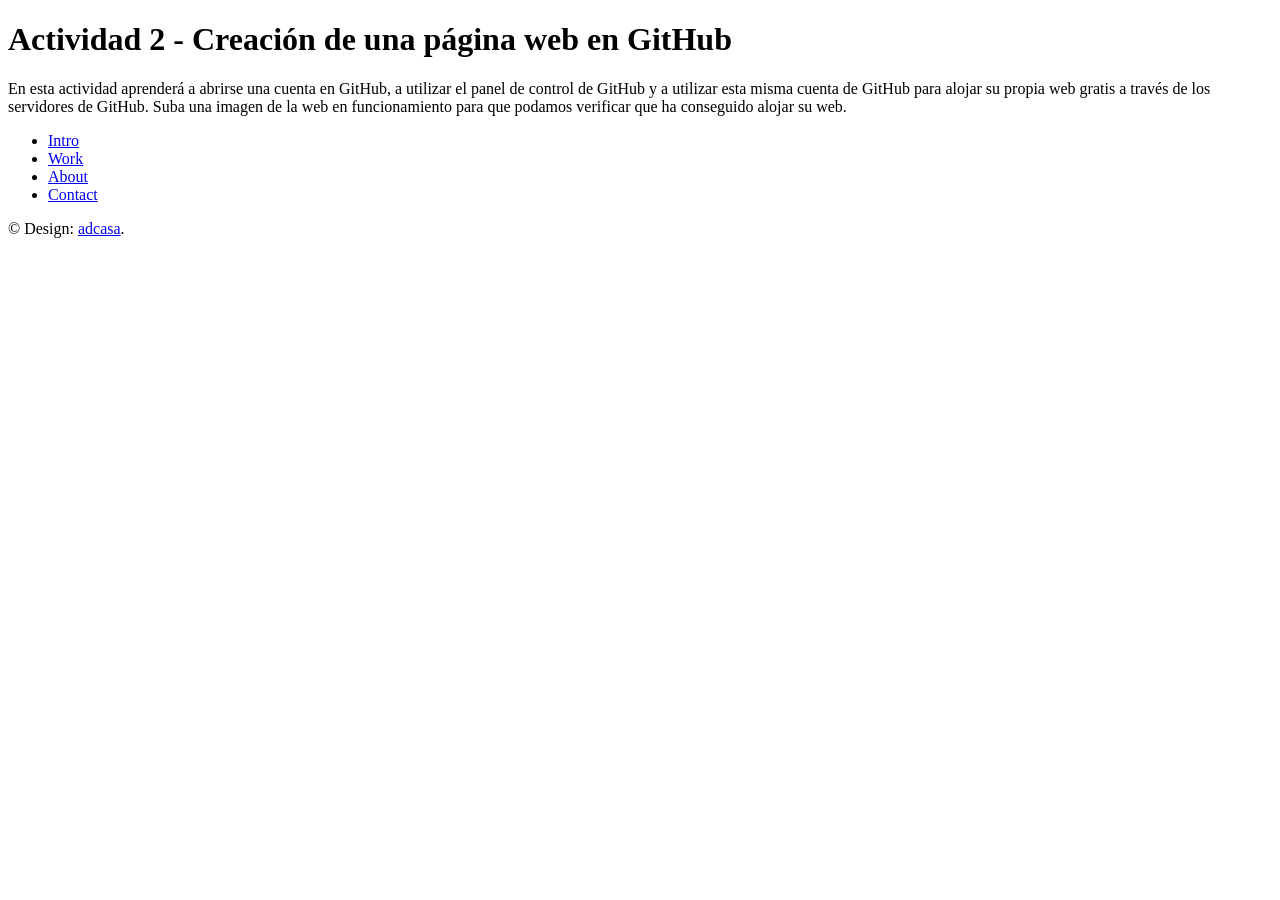
==== index.html @ ec002d1b "cambios en index.html covid 19 v6.6" ====
<!DOCTYPE HTML>
<html>
	<head>
		<title>ACTIVIDAD 2</title>
		<meta charset="utf-8" />
		<meta name="viewport" content="width=device-width, initial-scale=1, user-scalable=no" />
		<link rel="stylesheet" href="assets/css/main.css" />
		<noscript><link rel="stylesheet" href="assets/css/noscript.css" /></noscript>
	</head>
	<body class="is-preload">

		<!-- Wrapper -->
			<div id="wrapper">

				<!-- Header -->
					<header id="header">
						<div class="logo">
							<span class="icon fa-gem"></span>
						</div>
						<div class="content">
							<div class="inner">
								<h1>Actividad 2 - Creación de una página web en GitHub</h1>
                                <p>En esta actividad aprenderá a abrirse una cuenta en GitHub, a utilizar el panel de control de GitHub y a utilizar esta misma cuenta de GitHub para alojar su propia web gratis a través de los servidores de GitHub. Suba una imagen de la web en funcionamiento para que podamos verificar que ha conseguido alojar su web.</p>
							</div>
						</div>
						<nav>
							<ul>
								<li><a href="#intro">Intro</a></li>
								<li><a href="#work">Work</a></li>
								<li><a href="#about">About</a></li>
								<li><a href="#contact">Contact</a></li>
								<!--<li><a href="#elements">Elements</a></li>-->
							</ul>
						</nav>
					</header>

				<!-- Main -->
					<div id="main">

						<!-- Intro -->
							<article id="intro">
								<h2 class="major">Intro</h2>
								<span class="image main"><img src="images/pic01.jpg" alt="" /></span>
								<p>En esta actividad aprenderá a abrirse una cuenta en GitHub, a utilizar el panel de control de GitHub y a utilizar esta misma cuenta de GitHub para alojar su propia web gratis a través de los servidores de GitHub. Suba una imagen de la web en funcionamiento para que podamos verificar que ha <a href="#work">conseguido alojar su web</a>.</p>
								<p>Haga click en "Entregar tarea" y adjunte la captura de pantalla completa, con resolución suficiente para visualizar la URL.</p>
                                
                                <style>.embed-container {position: relative; padding-bottom: 80%; height: 0; max-width: 100%;} .embed-container iframe, .embed-container object, .embed-container iframe{position: absolute; top: 0; left: 0; width: 100%; height: 100%;} small{position: absolute; z-index: 40; bottom: 0; margin-bottom: -15px;}</style>
								<div class="embed-container"><iframe width="500" height="400" frameborder="0" scrolling="no" marginheight="0" marginwidth="0" title="COVID-19" src="https://www.arcgis.com/apps/opsdashboard/index.html#/bda7594740fd40299423467b48e9ecf6"></iframe></div>
                                <p>.</p>
								<div class="embed-container">
									<iframe width="2389" height="1144" src="https://www.youtube.com/embed/QtXby3twMmI" frameborder="0" allow="accelerometer; autoplay; clipboard-write; encrypted-media; gyroscope; picture-in-picture" allowfullscreen></iframe>
								</div>

							</article>

						<!-- Work -->
							<article id="work">
								<h2 class="major">Work</h2>
								<span class="image main"><img src="images/pic02.jpg" alt="" /></span>
								<p>En esta actividad aprenderá a abrirse una cuenta en GitHub, a utilizar el panel de control de GitHub y a utilizar esta misma cuenta de GitHub para alojar su propia web gratis a través de los servidores de GitHub. Suba una imagen de la web en funcionamiento para que podamos verificar que ha <a href="#work">conseguido alojar su web</a>.</p>
								<p>Haga click en "Entregar tarea" y adjunte la captura de pantalla completa, con resolución suficiente para visualizar la URL.</p>
							</article>

						<!-- About -->
							<article id="about">
								<h2 class="major">About</h2>
								<span class="image main"><img src="images/pic03.jpg" alt="" /></span>
								<p>En esta actividad aprenderá a abrirse una cuenta en GitHub, a utilizar el panel de control de GitHub y a utilizar esta misma cuenta de GitHub para alojar su propia web gratis a través de los servidores de GitHub. Suba una imagen de la web en funcionamiento para que podamos verificar que ha <a href="#work">conseguido alojar su web</a>.</p>
							</article>

						<!-- Contact -->
							<article id="contact">
								<h2 class="major">Contact</h2>
								<form method="post" action="#">
									<div class="fields">
										<div class="field half">
											<label for="name">Name</label>
											<input type="text" name="name" id="name" />
										</div>
										<div class="field half">
											<label for="email">Email</label>
											<input type="text" name="email" id="email" />
										</div>
										<div class="field">
											<label for="message">Message</label>
											<textarea name="message" id="message" rows="4"></textarea>
										</div>
									</div>
									<ul class="actions">
										<li><input type="submit" value="Send Message" class="primary" /></li>
										<li><input type="reset" value="Reset" /></li>
									</ul>
								</form>
								<ul class="icons">
									<li><a href="#" class="icon brands fa-twitter"><span class="label">Twitter</span></a></li>
									<li><a href="#" class="icon brands fa-facebook-f"><span class="label">Facebook</span></a></li>
									<li><a href="#" class="icon brands fa-instagram"><span class="label">Instagram</span></a></li>
									<li><a href="#" class="icon brands fa-github"><span class="label">GitHub</span></a></li>
								</ul>
							</article> 

					</div>

				<!-- Footer -->
					<footer id="footer">
						<p class="copyright">&copy; Design: <a href="https://adcasa.com.mx">adcasa</a>.</p>
					</footer>

			</div>

		<!-- BG -->
			<div id="bg"></div>

		<!-- Scripts -->
			<script src="assets/js/jquery.min.js"></script>
			<script src="assets/js/browser.min.js"></script>
			<script src="assets/js/breakpoints.min.js"></script>
			<script src="assets/js/util.js"></script>
			<script src="assets/js/main.js"></script>

	</body>
</html>
---- assets/css/main.css ----
@import url(fontawesome-all.min.css);
@import url("https://fonts.googleapis.com/css?family=Source+Sans+Pro:300italic,600italic,300,600");

/*
	Dimension by HTML5 UP
	html5up.net | @ajlkn
	Free for personal and commercial use under the CCA 3.0 license (html5up.net/license)
*/

html, body, div, span, applet, object,
iframe, h1, h2, h3, h4, h5, h6, p, blockquote,
pre, a, abbr, acronym, address, big, cite,
code, del, dfn, em, img, ins, kbd, q, s, samp,
small, strike, strong, sub, sup, tt, var, b,
u, i, center, dl, dt, dd, ol, ul, li, fieldset,
form, label, legend, table, caption, tbody,
tfoot, thead, tr, th, td, article, aside,
canvas, details, embed, figure, figcaption,
footer, header, hgroup, menu, nav, output, ruby,
section, summary, time, mark, audio, video {
	margin: 0;
	padding: 0;
	border: 0;
	font-size: 100%;
	font: inherit;
	vertical-align: baseline;}

article, aside, details, figcaption, figure,
footer, header, hgroup, menu, nav, section {
	display: block;}

body {
	line-height: 1;
}

ol, ul {
	list-style: none;
}

blockquote, q {
	quotes: none;
}

	blockquote:before, blockquote:after, q:before, q:after {
		content: '';
		content: none;
	}

table {
	border-collapse: collapse;
	border-spacing: 0;
}

body {
	-webkit-text-size-adjust: none;
}

mark {
	background-color: transparent;
	color: inherit;
}

input::-moz-focus-inner {
	border: 0;
	padding: 0;
}

input, select, textarea {
	-moz-appearance: none;
	-webkit-appearance: none;
	-ms-appearance: none;
	appearance: none;
}

/* Basic */

	@-ms-viewport {
		width: device-width;
	}

	@media screen and (max-width: 480px) {

		html, body {
			min-width: 320px;
		}

	}

	html {
		box-sizing: border-box;
	}

	*, *:before, *:after {
		box-sizing: inherit;
	}

	body {
		background: #1b1f22;
	}

		body.is-preload *, body.is-preload *:before, body.is-preload *:after {
			-moz-animation: none !important;
			-webkit-animation: none !important;
			-ms-animation: none !important;
			animation: none !important;
			-moz-transition: none !important;
			-webkit-transition: none !important;
			-ms-transition: none !important;
			transition: none !important;
		}

/* Type */

	html {
		font-size: 16pt;
	}

		@media screen and (max-width: 1680px) {

			html {
				font-size: 12pt;
			}

		}

		@media screen and (max-width: 736px) {

			html {
				font-size: 11pt;
			}

		}

		@media screen and (max-width: 360px) {

			html {
				font-size: 10pt;
			}

		}

	body, input, select, textarea {
		color: #ffffff;
		font-family: "Source Sans Pro", sans-serif;
		font-weight: 300;
		font-size: 1rem;
		line-height: 1.65;
	}

	a {
		-moz-transition: color 0.2s ease-in-out, background-color 0.2s ease-in-out, border-bottom-color 0.2s ease-in-out;
		-webkit-transition: color 0.2s ease-in-out, background-color 0.2s ease-in-out, border-bottom-color 0.2s ease-in-out;
		-ms-transition: color 0.2s ease-in-out, background-color 0.2s ease-in-out, border-bottom-color 0.2s ease-in-out;
		transition: color 0.2s ease-in-out, background-color 0.2s ease-in-out, border-bottom-color 0.2s ease-in-out;
		border-bottom: dotted 1px rgba(255, 255, 255, 0.5);
		text-decoration: none;
		color: inherit;
	}

		a:hover {
			border-bottom-color: transparent;
		}

	strong, b {
		color: #ffffff;
		font-weight: 600;
	}

	em, i {
		font-style: italic;
	}

	p {
		margin: 0 0 2rem 0;
	}

	h1, h2, h3, h4, h5, h6 {
		color: #ffffff;
		font-weight: 600;
		line-height: 1.5;
		margin: 0 0 1rem 0;
		text-transform: uppercase;
		letter-spacing: 0.2rem;
	}

		h1 a, h2 a, h3 a, h4 a, h5 a, h6 a {
			color: inherit;
			text-decoration: none;
		}

		h1.major, h2.major, h3.major, h4.major, h5.major, h6.major {
			border-bottom: solid 1px #ffffff;
			width: -moz-max-content;
			width: -webkit-max-content;
			width: -ms-max-content;
			width: max-content;
			padding-bottom: 0.5rem;
			margin: 0 0 2rem 0;
		}

	h1 {
		font-size: 2.25rem;
		line-height: 1.3;
		letter-spacing: 0.5rem;
	}

	h2 {
		font-size: 1.5rem;
		line-height: 1.4;
		letter-spacing: 0.5rem;
	}

	h3 {
		font-size: 1rem;
	}

	h4 {
		font-size: 0.8rem;
	}

	h5 {
		font-size: 0.7rem;
	}

	h6 {
		font-size: 0.6rem;
	}

	@media screen and (max-width: 736px) {

		h1 {
			font-size: 1.75rem;
			line-height: 1.4;
		}

		h2 {
			font-size: 1.25em;
			line-height: 1.5;
		}

	}

	sub {
		font-size: 0.8rem;
		position: relative;
		top: 0.5rem;
	}

	sup {
		font-size: 0.8rem;
		position: relative;
		top: -0.5rem;
	}

	blockquote {
		border-left: solid 4px #ffffff;
		font-style: italic;
		margin: 0 0 2rem 0;
		padding: 0.5rem 0 0.5rem 2rem;
	}

	code {
		background: rgba(255, 255, 255, 0.075);
		border-radius: 4px;
		font-family: "Courier New", monospace;
		font-size: 0.9rem;
		margin: 0 0.25rem;
		padding: 0.25rem 0.65rem;
	}

	pre {
		-webkit-overflow-scrolling: touch;
		font-family: "Courier New", monospace;
		font-size: 0.9rem;
		margin: 0 0 2rem 0;
	}

		pre code {
			display: block;
			line-height: 1.75;
			padding: 1rem 1.5rem;
			overflow-x: auto;
		}

	hr {
		border: 0;
		border-bottom: solid 1px #ffffff;
		margin: 2.75rem 0;
	}

	.align-left {
		text-align: left;
	}

	.align-center {
		text-align: center;
	}

	.align-right {
		text-align: right;
	}

/* Form */

	form {
		margin: 0 0 2rem 0;
	}

		form > :last-child {
			margin-bottom: 0;
		}

		form > .fields {
			display: -moz-flex;
			display: -webkit-flex;
			display: -ms-flex;
			display: flex;
			-moz-flex-wrap: wrap;
			-webkit-flex-wrap: wrap;
			-ms-flex-wrap: wrap;
			flex-wrap: wrap;
			width: calc(100% + 3rem);
			margin: -1.5rem 0 2rem -1.5rem;
		}

			form > .fields > .field {
				-moz-flex-grow: 0;
				-webkit-flex-grow: 0;
				-ms-flex-grow: 0;
				flex-grow: 0;
				-moz-flex-shrink: 0;
				-webkit-flex-shrink: 0;
				-ms-flex-shrink: 0;
				flex-shrink: 0;
				padding: 1.5rem 0 0 1.5rem;
				width: calc(100% - 1.5rem);
			}

				form > .fields > .field.half {
					width: calc(50% - 0.75rem);
				}

				form > .fields > .field.third {
					width: calc(100%/3 - 0.5rem);
				}

				form > .fields > .field.quarter {
					width: calc(25% - 0.375rem);
				}

		@media screen and (max-width: 480px) {

			form > .fields {
				width: calc(100% + 3rem);
				margin: -1.5rem 0 2rem -1.5rem;
			}

				form > .fields > .field {
					padding: 1.5rem 0 0 1.5rem;
					width: calc(100% - 1.5rem);
				}

					form > .fields > .field.half {
						width: calc(100% - 1.5rem);
					}

					form > .fields > .field.third {
						width: calc(100% - 1.5rem);
					}

					form > .fields > .field.quarter {
						width: calc(100% - 1.5rem);
					}

		}

	label {
		color: #ffffff;
		display: block;
		font-size: 0.8rem;
		font-weight: 300;
		letter-spacing: 0.2rem;
		line-height: 1.5;
		margin: 0 0 1rem 0;
		text-transform: uppercase;
	}

	input[type="text"],
	input[type="password"],
	input[type="email"],
	input[type="tel"],
	select,
	textarea {
		-moz-appearance: none;
		-webkit-appearance: none;
		-ms-appearance: none;
		appearance: none;
		-moz-transition: border-color 0.2s ease-in-out, box-shadow 0.2s ease-in-out, background-color 0.2s ease-in-out;
		-webkit-transition: border-color 0.2s ease-in-out, box-shadow 0.2s ease-in-out, background-color 0.2s ease-in-out;
		-ms-transition: border-color 0.2s ease-in-out, box-shadow 0.2s ease-in-out, background-color 0.2s ease-in-out;
		transition: border-color 0.2s ease-in-out, box-shadow 0.2s ease-in-out, background-color 0.2s ease-in-out;
		background-color: transparent;
		border-radius: 4px;
		border: solid 1px #ffffff;
		color: inherit;
		display: block;
		outline: 0;
		padding: 0 1rem;
		text-decoration: none;
		width: 100%;
	}

		input[type="text"]:invalid,
		input[type="password"]:invalid,
		input[type="email"]:invalid,
		input[type="tel"]:invalid,
		select:invalid,
		textarea:invalid {
			box-shadow: none;
		}

		input[type="text"]:focus,
		input[type="password"]:focus,
		input[type="email"]:focus,
		input[type="tel"]:focus,
		select:focus,
		textarea:focus {
			background: rgba(255, 255, 255, 0.075);
			border-color: #ffffff;
			box-shadow: 0 0 0 1px #ffffff;
		}

	select {
		background-image: url("data:image/svg+xml;charset=utf8,%3Csvg xmlns='http://www.w3.org/2000/svg' width='40' height='40' preserveAspectRatio='none' viewBox='0 0 40 40'%3E%3Cpath d='M9.4,12.3l10.4,10.4l10.4-10.4c0.2-0.2,0.5-0.4,0.9-0.4c0.3,0,0.6,0.1,0.9,0.4l3.3,3.3c0.2,0.2,0.4,0.5,0.4,0.9 c0,0.4-0.1,0.6-0.4,0.9L20.7,31.9c-0.2,0.2-0.5,0.4-0.9,0.4c-0.3,0-0.6-0.1-0.9-0.4L4.3,17.3c-0.2-0.2-0.4-0.5-0.4-0.9 c0-0.4,0.1-0.6,0.4-0.9l3.3-3.3c0.2-0.2,0.5-0.4,0.9-0.4S9.1,12.1,9.4,12.3z' fill='%23ffffff' /%3E%3C/svg%3E");
		background-size: 1.25rem;
		background-repeat: no-repeat;
		background-position: calc(100% - 1rem) center;
		height: 2.75rem;
		padding-right: 2.75rem;
		text-overflow: ellipsis;
	}

		select option {
			color: #ffffff;
			background: #1b1f22;
		}

		select:focus::-ms-value {
			background-color: transparent;
		}

		select::-ms-expand {
			display: none;
		}

	input[type="text"],
	input[type="password"],
	input[type="email"],
	select {
		height: 2.75rem;
	}

	textarea {
		padding: 0.75rem 1rem;
	}

	input[type="checkbox"],
	input[type="radio"] {
		-moz-appearance: none;
		-webkit-appearance: none;
		-ms-appearance: none;
		appearance: none;
		display: block;
		float: left;
		margin-right: -2rem;
		opacity: 0;
		width: 1rem;
		z-index: -1;
	}

		input[type="checkbox"] + label,
		input[type="radio"] + label {
			text-decoration: none;
			-moz-user-select: none;
			-webkit-user-select: none;
			-ms-user-select: none;
			user-select: none;
			color: #ffffff;
			cursor: pointer;
			display: inline-block;
			font-size: 0.8rem;
			font-weight: 300;
			margin: 0 0 0.5rem 0;
			padding-left: 2.65rem;
			padding-right: 0.75rem;
			position: relative;
		}

			input[type="checkbox"] + label:before,
			input[type="radio"] + label:before {
				-moz-osx-font-smoothing: grayscale;
				-webkit-font-smoothing: antialiased;
				display: inline-block;
				font-style: normal;
				font-variant: normal;
				text-rendering: auto;
				line-height: 1;
				text-transform: none !important;
				font-family: 'Font Awesome 5 Free';
				font-weight: 900;
			}

			input[type="checkbox"] + label:before,
			input[type="radio"] + label:before {
				-moz-transition: border-color 0.2s ease-in-out, box-shadow 0.2s ease-in-out, background-color 0.2s ease-in-out;
				-webkit-transition: border-color 0.2s ease-in-out, box-shadow 0.2s ease-in-out, background-color 0.2s ease-in-out;
				-ms-transition: border-color 0.2s ease-in-out, box-shadow 0.2s ease-in-out, background-color 0.2s ease-in-out;
				transition: border-color 0.2s ease-in-out, box-shadow 0.2s ease-in-out, background-color 0.2s ease-in-out;
				border-radius: 4px;
				border: solid 1px #ffffff;
				content: '';
				display: inline-block;
				height: 1.65rem;
				left: 0;
				line-height: 1.65rem;
				position: absolute;
				text-align: center;
				top: -0.15rem;
				width: 1.65rem;
			}

		input[type="checkbox"]:checked + label:before,
		input[type="radio"]:checked + label:before {
			background: #ffffff !important;
			border-color: #ffffff !important;
			color: #1b1f22;
			content: '\f00c';
		}

		input[type="checkbox"]:focus + label:before,
		input[type="radio"]:focus + label:before {
			background: rgba(255, 255, 255, 0.075);
			border-color: #ffffff;
			box-shadow: 0 0 0 1px #ffffff;
		}

	input[type="checkbox"] + label:before {
		border-radius: 4px;
	}

	input[type="radio"] + label:before {
		border-radius: 100%;
	}

	::-webkit-input-placeholder {
		color: rgba(255, 255, 255, 0.5) !important;
		opacity: 1.0;
	}

	:-moz-placeholder {
		color: rgba(255, 255, 255, 0.5) !important;
		opacity: 1.0;
	}

	::-moz-placeholder {
		color: rgba(255, 255, 255, 0.5) !important;
		opacity: 1.0;
	}

	:-ms-input-placeholder {
		color: rgba(255, 255, 255, 0.5) !important;
		opacity: 1.0;
	}

	.formerize-placeholder {
		color: rgba(255, 255, 255, 0.5) !important;
		opacity: 1.0;
	}

/* Box */

	.box {
		border-radius: 4px;
		border: solid 1px #ffffff;
		margin-bottom: 2rem;
		padding: 1.5em;
	}

		.box > :last-child,
		.box > :last-child > :last-child,
		.box > :last-child > :last-child > :last-child {
			margin-bottom: 0;
		}

		.box.alt {
			border: 0;
			border-radius: 0;
			padding: 0;
		}

/* Icon */

	.icon {
		text-decoration: none;
		border-bottom: none;
		position: relative;
	}

		.icon:before {
			-moz-osx-font-smoothing: grayscale;
			-webkit-font-smoothing: antialiased;
			display: inline-block;
			font-style: normal;
			font-variant: normal;
			text-rendering: auto;
			line-height: 1;
			text-transform: none !important;
			font-family: 'Font Awesome 5 Free';
			font-weight: 400;
		}

		.icon > .label {
			display: none;
		}

		.icon:before {
			line-height: inherit;
		}

		.icon.solid:before {
			font-weight: 900;
		}

		.icon.brands:before {
			font-family: 'Font Awesome 5 Brands';
		}

/* Image */

	.image {
		border-radius: 4px;
		border: 0;
		display: inline-block;
		position: relative;
	}

		.image:before {
			pointer-events: none;
			background-image: url("../../images/overlay.png");
			background-color: rgba(19, 21, 25, 0.5);
			border-radius: 4px;
			content: '';
			display: block;
			height: 100%;
			left: 0;
			opacity: 0.5;
			position: absolute;
			top: 0;
			width: 100%;
		}

		.image img {
			border-radius: 4px;
			display: block;
		}

		.image.left, .image.right {
			max-width: 40%;
		}

			.image.left img, .image.right img {
				width: 100%;
			}

		.image.left {
			float: left;
			padding: 0 1.5em 1em 0;
			top: 0.25em;
		}

		.image.right {
			float: right;
			padding: 0 0 1em 1.5em;
			top: 0.25em;
		}

		.image.fit {
			display: block;
			margin: 0 0 2rem 0;
			width: 100%;
		}

			.image.fit img {
				width: 100%;
			}

		.image.main {
			display: block;
			margin: 2.5rem 0;
			width: 100%;
		}

			.image.main img {
				width: 100%;
			}

		@media screen and (max-width: 736px) {

			.image.main {
				margin: 2rem 0;
			}

		}

		@media screen and (max-width: 480px) {

			.image.main {
				margin: 1.5rem 0;
			}

		}

/* List */

	ol {
		list-style: decimal;
		margin: 0 0 2rem 0;
		padding-left: 1.25em;
	}

		ol li {
			padding-left: 0.25em;
		}

	ul {
		list-style: disc;
		margin: 0 0 2rem 0;
		padding-left: 1em;
	}

		ul li {
			padding-left: 0.5em;
		}

		ul.alt {
			list-style: none;
			padding-left: 0;
		}

			ul.alt li {
				border-top: solid 1px #ffffff;
				padding: 0.5em 0;
			}

				ul.alt li:first-child {
					border-top: 0;
					padding-top: 0;
				}

	dl {
		margin: 0 0 2rem 0;
	}

		dl dt {
			display: block;
			font-weight: 600;
			margin: 0 0 1rem 0;
		}

		dl dd {
			margin-left: 2rem;
		}

/* Actions */

	ul.actions {
		display: -moz-flex;
		display: -webkit-flex;
		display: -ms-flex;
		display: flex;
		cursor: default;
		list-style: none;
		margin-left: -1rem;
		padding-left: 0;
	}

		ul.actions li {
			padding: 0 0 0 1rem;
			vertical-align: middle;
		}

		ul.actions.special {
			-moz-justify-content: center;
			-webkit-justify-content: center;
			-ms-justify-content: center;
			justify-content: center;
			width: 100%;
			margin-left: 0;
		}

			ul.actions.special li:first-child {
				padding-left: 0;
			}

		ul.actions.stacked {
			-moz-flex-direction: column;
			-webkit-flex-direction: column;
			-ms-flex-direction: column;
			flex-direction: column;
			margin-left: 0;
		}

			ul.actions.stacked li {
				padding: 1.3rem 0 0 0;
			}

				ul.actions.stacked li:first-child {
					padding-top: 0;
				}

		ul.actions.fit {
			width: calc(100% + 1rem);
		}

			ul.actions.fit li {
				-moz-flex-grow: 1;
				-webkit-flex-grow: 1;
				-ms-flex-grow: 1;
				flex-grow: 1;
				-moz-flex-shrink: 1;
				-webkit-flex-shrink: 1;
				-ms-flex-shrink: 1;
				flex-shrink: 1;
				width: 100%;
			}

				ul.actions.fit li > * {
					width: 100%;
				}

			ul.actions.fit.stacked {
				width: 100%;
			}

		@media screen and (max-width: 480px) {

			ul.actions:not(.fixed) {
				-moz-flex-direction: column;
				-webkit-flex-direction: column;
				-ms-flex-direction: column;
				flex-direction: column;
				margin-left: 0;
				width: 100% !important;
			}

				ul.actions:not(.fixed) li {
					-moz-flex-grow: 1;
					-webkit-flex-grow: 1;
					-ms-flex-grow: 1;
					flex-grow: 1;
					-moz-flex-shrink: 1;
					-webkit-flex-shrink: 1;
					-ms-flex-shrink: 1;
					flex-shrink: 1;
					padding: 1rem 0 0 0;
					text-align: center;
					width: 100%;
				}

					ul.actions:not(.fixed) li > * {
						width: 100%;
					}

					ul.actions:not(.fixed) li:first-child {
						padding-top: 0;
					}

					ul.actions:not(.fixed) li input[type="submit"],
					ul.actions:not(.fixed) li input[type="reset"],
					ul.actions:not(.fixed) li input[type="button"],
					ul.actions:not(.fixed) li button,
					ul.actions:not(.fixed) li .button {
						width: 100%;
					}

						ul.actions:not(.fixed) li input[type="submit"].icon:before,
						ul.actions:not(.fixed) li input[type="reset"].icon:before,
						ul.actions:not(.fixed) li input[type="button"].icon:before,
						ul.actions:not(.fixed) li button.icon:before,
						ul.actions:not(.fixed) li .button.icon:before {
							margin-left: -0.5em;
						}

		}

/* Icons */

	ul.icons {
		cursor: default;
		list-style: none;
		padding-left: 0;
	}

		ul.icons li {
			display: inline-block;
			padding: 0 0.75em 0 0;
		}

			ul.icons li:last-child {
				padding-right: 0;
			}

			ul.icons li a {
				border-radius: 100%;
				box-shadow: inset 0 0 0 1px #ffffff;
				display: inline-block;
				height: 2.25rem;
				line-height: 2.25rem;
				text-align: center;
				width: 2.25rem;
			}

				ul.icons li a:hover {
					background-color: rgba(255, 255, 255, 0.075);
				}

				ul.icons li a:active {
					background-color: rgba(255, 255, 255, 0.175);
				}

/* Table */

	.table-wrapper {
		-webkit-overflow-scrolling: touch;
		overflow-x: auto;
	}

	table {
		margin: 0 0 2rem 0;
		width: 100%;
	}

		table tbody tr {
			border: solid 1px #ffffff;
			border-left: 0;
			border-right: 0;
		}

			table tbody tr:nth-child(2n + 1) {
				background-color: rgba(255, 255, 255, 0.075);
			}

		table td {
			padding: 0.75em 0.75em;
		}

		table th {
			color: #ffffff;
			font-size: 0.9em;
			font-weight: 600;
			padding: 0 0.75em 0.75em 0.75em;
			text-align: left;
		}

		table thead {
			border-bottom: solid 2px #ffffff;
		}

		table tfoot {
			border-top: solid 2px #ffffff;
		}

		table.alt {
			border-collapse: separate;
		}

			table.alt tbody tr td {
				border: solid 1px #ffffff;
				border-left-width: 0;
				border-top-width: 0;
			}

				table.alt tbody tr td:first-child {
					border-left-width: 1px;
				}

			table.alt tbody tr:first-child td {
				border-top-width: 1px;
			}

			table.alt thead {
				border-bottom: 0;
			}

			table.alt tfoot {
				border-top: 0;
			}

/* Button */

	input[type="submit"],
	input[type="reset"],
	input[type="button"],
	button,
	.button {
		-moz-appearance: none;
		-webkit-appearance: none;
		-ms-appearance: none;
		appearance: none;
		-moz-transition: background-color 0.2s ease-in-out, color 0.2s ease-in-out;
		-webkit-transition: background-color 0.2s ease-in-out, color 0.2s ease-in-out;
		-ms-transition: background-color 0.2s ease-in-out, color 0.2s ease-in-out;
		transition: background-color 0.2s ease-in-out, color 0.2s ease-in-out;
		background-color: transparent;
		border-radius: 4px;
		border: 0;
		box-shadow: inset 0 0 0 1px #ffffff;
		color: #ffffff !important;
		cursor: pointer;
		display: inline-block;
		font-size: 0.8rem;
		font-weight: 300;
		height: 2.75rem;
		letter-spacing: 0.2rem;
		line-height: 2.75rem;
		outline: 0;
		padding: 0 1.25rem 0 1.35rem;
		text-align: center;
		text-decoration: none;
		text-transform: uppercase;
		white-space: nowrap;
	}

		input[type="submit"]:hover,
		input[type="reset"]:hover,
		input[type="button"]:hover,
		button:hover,
		.button:hover {
			background-color: rgba(255, 255, 255, 0.075);
		}

		input[type="submit"]:active,
		input[type="reset"]:active,
		input[type="button"]:active,
		button:active,
		.button:active {
			background-color: rgba(255, 255, 255, 0.175);
		}

		input[type="submit"].icon:before,
		input[type="reset"].icon:before,
		input[type="button"].icon:before,
		button.icon:before,
		.button.icon:before {
			margin-right: 0.5em;
		}

		input[type="submit"].fit,
		input[type="reset"].fit,
		input[type="button"].fit,
		button.fit,
		.button.fit {
			width: 100%;
		}

		input[type="submit"].small,
		input[type="reset"].small,
		input[type="button"].small,
		button.small,
		.button.small {
			font-size: 0.6rem;
			height: 2.0625rem;
			line-height: 2.0625rem;
		}

		input[type="submit"].primary,
		input[type="reset"].primary,
		input[type="button"].primary,
		button.primary,
		.button.primary {
			background-color: #ffffff;
			color: #1b1f22 !important;
			font-weight: 600;
		}

		input[type="submit"].disabled, input[type="submit"]:disabled,
		input[type="reset"].disabled,
		input[type="reset"]:disabled,
		input[type="button"].disabled,
		input[type="button"]:disabled,
		button.disabled,
		button:disabled,
		.button.disabled,
		.button:disabled {
			pointer-events: none;
			cursor: default;
			opacity: 0.25;
		}

	input[type="submit"],
	input[type="reset"],
	input[type="button"],
	button {
		line-height: calc(2.75rem - 2px);
	}

/* BG */

	#bg {
		-moz-transform: scale(1.0);
		-webkit-transform: scale(1.0);
		-ms-transform: scale(1.0);
		transform: scale(1.0);
		-webkit-backface-visibility: hidden;
		position: fixed;
		top: 0;
		left: 0;
		width: 100%;
		height: 100vh;
		z-index: 1;
	}

		#bg:before, #bg:after {
			content: '';
			display: block;
			position: absolute;
			top: 0;
			left: 0;
			width: 100%;
			height: 100%;
		}

		#bg:before {
			-moz-transition: background-color 2.5s ease-in-out;
			-webkit-transition: background-color 2.5s ease-in-out;
			-ms-transition: background-color 2.5s ease-in-out;
			transition: background-color 2.5s ease-in-out;
			-moz-transition-delay: 0.75s;
			-webkit-transition-delay: 0.75s;
			-ms-transition-delay: 0.75s;
			transition-delay: 0.75s;
			background-image: linear-gradient(to top, rgba(19, 21, 25, 0.5), rgba(19, 21, 25, 0.5)), url("../../images/overlay.png");
			background-size: auto, 256px 256px;
			background-position: center, center;
			background-repeat: no-repeat, repeat;
			z-index: 2;
		}

		#bg:after {
			-moz-transform: scale(1.125);
			-webkit-transform: scale(1.125);
			-ms-transform: scale(1.125);
			transform: scale(1.125);
			-moz-transition: -moz-transform 0.325s ease-in-out, -moz-filter 0.325s ease-in-out;
			-webkit-transition: -webkit-transform 0.325s ease-in-out, -webkit-filter 0.325s ease-in-out;
			-ms-transition: -ms-transform 0.325s ease-in-out, -ms-filter 0.325s ease-in-out;
			transition: transform 0.325s ease-in-out, filter 0.325s ease-in-out;
			background-image: url("../../images/bg.jpg");
			background-position: center;
			background-size: cover;
			background-repeat: no-repeat;
			z-index: 1;
		}

		body.is-article-visible #bg:after {
			-moz-transform: scale(1.0825);
			-webkit-transform: scale(1.0825);
			-ms-transform: scale(1.0825);
			transform: scale(1.0825);
			-moz-filter: blur(0.2rem);
			-webkit-filter: blur(0.2rem);
			-ms-filter: blur(0.2rem);
			filter: blur(0.2rem);
		}

		body.is-preload #bg:before {
			background-color: #000000;
		}

/* Wrapper */

	#wrapper {
		display: -moz-flex;
		display: -webkit-flex;
		display: -ms-flex;
		display: flex;
		-moz-flex-direction: column;
		-webkit-flex-direction: column;
		-ms-flex-direction: column;
		flex-direction: column;
		-moz-align-items: center;
		-webkit-align-items: center;
		-ms-align-items: center;
		align-items: center;
		-moz-justify-content: space-between;
		-webkit-justify-content: space-between;
		-ms-justify-content: space-between;
		justify-content: space-between;
		position: relative;
		min-height: 100vh;
		width: 100%;
		padding: 4rem 2rem;
		z-index: 3;
	}

		#wrapper:before {
			content: '';
			display: block;
		}

		@media screen and (max-width: 1680px) {

			#wrapper {
				padding: 3rem 2rem;
			}

		}

		@media screen and (max-width: 736px) {

			#wrapper {
				padding: 2rem 1rem;
			}

		}

		@media screen and (max-width: 480px) {

			#wrapper {
				padding: 1rem;
			}

		}

/* Header */

	#header {
		display: -moz-flex;
		display: -webkit-flex;
		display: -ms-flex;
		display: flex;
		-moz-flex-direction: column;
		-webkit-flex-direction: column;
		-ms-flex-direction: column;
		flex-direction: column;
		-moz-align-items: center;
		-webkit-align-items: center;
		-ms-align-items: center;
		align-items: center;
		-moz-transition: -moz-transform 0.325s ease-in-out, -moz-filter 0.325s ease-in-out, opacity 0.325s ease-in-out;
		-webkit-transition: -webkit-transform 0.325s ease-in-out, -webkit-filter 0.325s ease-in-out, opacity 0.325s ease-in-out;
		-ms-transition: -ms-transform 0.325s ease-in-out, -ms-filter 0.325s ease-in-out, opacity 0.325s ease-in-out;
		transition: transform 0.325s ease-in-out, filter 0.325s ease-in-out, opacity 0.325s ease-in-out;
		background-image: -moz-radial-gradient(rgba(0, 0, 0, 0.25) 25%, rgba(0, 0, 0, 0) 55%);
		background-image: -webkit-radial-gradient(rgba(0, 0, 0, 0.25) 25%, rgba(0, 0, 0, 0) 55%);
		background-image: -ms-radial-gradient(rgba(0, 0, 0, 0.25) 25%, rgba(0, 0, 0, 0) 55%);
		background-image: radial-gradient(rgba(0, 0, 0, 0.25) 25%, rgba(0, 0, 0, 0) 55%);
		max-width: 100%;
		text-align: center;
	}

		#header > * {
			-moz-transition: opacity 0.325s ease-in-out;
			-webkit-transition: opacity 0.325s ease-in-out;
			-ms-transition: opacity 0.325s ease-in-out;
			transition: opacity 0.325s ease-in-out;
			position: relative;
			margin-top: 3.5rem;
		}

			#header > *:before {
				content: '';
				display: block;
				position: absolute;
				top: calc(-3.5rem - 1px);
				left: calc(50% - 1px);
				width: 1px;
				height: calc(3.5rem + 1px);
				background: #ffffff;
			}

		#header > :first-child {
			margin-top: 0;
		}

			#header > :first-child:before {
				display: none;
			}

		#header .logo {
			width: 5.5rem;
			height: 5.5rem;
			line-height: 5.5rem;
			border: solid 1px #ffffff;
			border-radius: 100%;
		}

			#header .logo .icon:before {
				font-size: 2rem;
			}

		#header .content {
			border-style: solid;
			border-color: #ffffff;
			border-top-width: 1px;
			border-bottom-width: 1px;
			max-width: 100%;
		}

			#header .content .inner {
				-moz-transition: max-height 0.75s ease, padding 0.75s ease, opacity 0.325s ease-in-out;
				-webkit-transition: max-height 0.75s ease, padding 0.75s ease, opacity 0.325s ease-in-out;
				-ms-transition: max-height 0.75s ease, padding 0.75s ease, opacity 0.325s ease-in-out;
				transition: max-height 0.75s ease, padding 0.75s ease, opacity 0.325s ease-in-out;
				-moz-transition-delay: 0.25s;
				-webkit-transition-delay: 0.25s;
				-ms-transition-delay: 0.25s;
				transition-delay: 0.25s;
				padding: 3rem 2rem;
				max-height: 40rem;
				overflow: hidden;
			}

				#header .content .inner > :last-child {
					margin-bottom: 0;
				}

			#header .content p {
				text-transform: uppercase;
				letter-spacing: 0.2rem;
				font-size: 0.8rem;
				line-height: 2;
			}

		#header nav ul {
			display: -moz-flex;
			display: -webkit-flex;
			display: -ms-flex;
			display: flex;
			margin-bottom: 0;
			list-style: none;
			padding-left: 0;
			border: solid 1px #ffffff;
			border-radius: 4px;
		}

			#header nav ul li {
				padding-left: 0;
				border-left: solid 1px #ffffff;
			}

				#header nav ul li:first-child {
					border-left: 0;
				}

				#header nav ul li a {
					display: block;
					min-width: 7.5rem;
					height: 2.75rem;
					line-height: 2.75rem;
					padding: 0 1.25rem 0 1.45rem;
					text-transform: uppercase;
					letter-spacing: 0.2rem;
					font-size: 0.8rem;
					border-bottom: 0;
				}

					#header nav ul li a:hover {
						background-color: rgba(255, 255, 255, 0.075);
					}

					#header nav ul li a:active {
						background-color: rgba(255, 255, 255, 0.175);
					}

		#header nav.use-middle:after {
			content: '';
			display: block;
			position: absolute;
			top: 0;
			left: calc(50% - 1px);
			width: 1px;
			height: 100%;
			background: #ffffff;
		}

		#header nav.use-middle ul li.is-middle {
			border-left: 0;
		}

		body.is-article-visible #header {
			-moz-transform: scale(0.95);
			-webkit-transform: scale(0.95);
			-ms-transform: scale(0.95);
			transform: scale(0.95);
			-moz-filter: blur(0.1rem);
			-webkit-filter: blur(0.1rem);
			-ms-filter: blur(0.1rem);
			filter: blur(0.1rem);
			opacity: 0;
		}

		body.is-preload #header {
			-moz-filter: blur(0.125rem);
			-webkit-filter: blur(0.125rem);
			-ms-filter: blur(0.125rem);
			filter: blur(0.125rem);
		}

			body.is-preload #header > * {
				opacity: 0;
			}

			body.is-preload #header .content .inner {
				max-height: 0;
				padding-top: 0;
				padding-bottom: 0;
				opacity: 0;
			}

		@media screen and (max-width: 980px) {

			#header .content p br {
				display: none;
			}

		}

		@media screen and (max-width: 736px) {

			#header > * {
				margin-top: 2rem;
			}

				#header > *:before {
					top: calc(-2rem - 1px);
					height: calc(2rem + 1px);
				}

			#header .logo {
				width: 4.75rem;
				height: 4.75rem;
				line-height: 4.75rem;
			}

				#header .logo .icon:before {
					font-size: 1.75rem;
				}

			#header .content .inner {
				padding: 2.5rem 1rem;
			}

			#header .content p {
				line-height: 1.875;
			}

		}

		@media screen and (max-width: 480px) {

			#header {
				padding: 1.5rem 0;
			}

				#header .content .inner {
					padding: 2.5rem 0;
				}

				#header nav ul {
					-moz-flex-direction: column;
					-webkit-flex-direction: column;
					-ms-flex-direction: column;
					flex-direction: column;
					min-width: 10rem;
					max-width: 100%;
				}

					#header nav ul li {
						border-left: 0;
						border-top: solid 1px #ffffff;
					}

						#header nav ul li:first-child {
							border-top: 0;
						}

						#header nav ul li a {
							height: 3rem;
							line-height: 3rem;
							min-width: 0;
							width: 100%;
						}

				#header nav.use-middle:after {
					display: none;
				}

		}

/* Main */

	#main {
		-moz-flex-grow: 1;
		-webkit-flex-grow: 1;
		-ms-flex-grow: 1;
		flex-grow: 1;
		-moz-flex-shrink: 1;
		-webkit-flex-shrink: 1;
		-ms-flex-shrink: 1;
		flex-shrink: 1;
		display: -moz-flex;
		display: -webkit-flex;
		display: -ms-flex;
		display: flex;
		-moz-align-items: center;
		-webkit-align-items: center;
		-ms-align-items: center;
		align-items: center;
		-moz-justify-content: center;
		-webkit-justify-content: center;
		-ms-justify-content: center;
		justify-content: center;
		-moz-flex-direction: column;
		-webkit-flex-direction: column;
		-ms-flex-direction: column;
		flex-direction: column;
		position: relative;
		max-width: 100%;
		z-index: 3;
	}

		#main article {
			-moz-transform: translateY(0.25rem);
			-webkit-transform: translateY(0.25rem);
			-ms-transform: translateY(0.25rem);
			transform: translateY(0.25rem);
			-moz-transition: opacity 0.325s ease-in-out, -moz-transform 0.325s ease-in-out;
			-webkit-transition: opacity 0.325s ease-in-out, -webkit-transform 0.325s ease-in-out;
			-ms-transition: opacity 0.325s ease-in-out, -ms-transform 0.325s ease-in-out;
			transition: opacity 0.325s ease-in-out, transform 0.325s ease-in-out;
			padding: 4.5rem 2.5rem 1.5rem 2.5rem ;
			position: relative;
			width: 40rem;
			max-width: 100%;
			background-color: rgba(27, 31, 34, 0.85);
			border-radius: 4px;
			opacity: 0;
		}

			#main article.active {
				-moz-transform: translateY(0);
				-webkit-transform: translateY(0);
				-ms-transform: translateY(0);
				transform: translateY(0);
				opacity: 1;
			}

			#main article .close {
				display: block;
				position: absolute;
				top: 0;
				right: 0;
				width: 4rem;
				height: 4rem;
				cursor: pointer;
				text-indent: 4rem;
				overflow: hidden;
				white-space: nowrap;
			}

				#main article .close:before {
					-moz-transition: background-color 0.2s ease-in-out;
					-webkit-transition: background-color 0.2s ease-in-out;
					-ms-transition: background-color 0.2s ease-in-out;
					transition: background-color 0.2s ease-in-out;
					content: '';
					display: block;
					position: absolute;
					top: 0.75rem;
					left: 0.75rem;
					width: 2.5rem;
					height: 2.5rem;
					border-radius: 100%;
					background-position: center;
					background-image: url("data:image/svg+xml;charset=utf8,%3Csvg xmlns='http://www.w3.org/2000/svg' xmlns:xlink='http://www.w3.org/1999/xlink' width='20px' height='20px' viewBox='0 0 20 20' zoomAndPan='disable'%3E%3Cstyle%3Eline %7B stroke: %23ffffff%3B stroke-width: 1%3B %7D%3C/style%3E%3Cline x1='2' y1='2' x2='18' y2='18' /%3E%3Cline x1='18' y1='2' x2='2' y2='18' /%3E%3C/svg%3E");
					background-size: 20px 20px;
					background-repeat: no-repeat;
				}

				#main article .close:hover:before {
					background-color: rgba(255, 255, 255, 0.075);
				}

				#main article .close:active:before {
					background-color: rgba(255, 255, 255, 0.175);
				}

		@media screen and (max-width: 736px) {

			#main article {
				padding: 3.5rem 2rem 0.5rem 2rem ;
			}

				#main article .close:before {
					top: 0.875rem;
					left: 0.875rem;
					width: 2.25rem;
					height: 2.25rem;
					background-size: 14px 14px;
				}

		}

		@media screen and (max-width: 480px) {

			#main article {
				padding: 3rem 1.5rem 0.5rem 1.5rem ;
			}

		}

/* Footer */

	#footer {
		-moz-transition: -moz-transform 0.325s ease-in-out, -moz-filter 0.325s ease-in-out, opacity 0.325s ease-in-out;
		-webkit-transition: -webkit-transform 0.325s ease-in-out, -webkit-filter 0.325s ease-in-out, opacity 0.325s ease-in-out;
		-ms-transition: -ms-transform 0.325s ease-in-out, -ms-filter 0.325s ease-in-out, opacity 0.325s ease-in-out;
		transition: transform 0.325s ease-in-out, filter 0.325s ease-in-out, opacity 0.325s ease-in-out;
		width: 100%;
		max-width: 100%;
		margin-top: 2rem;
		text-align: center;
	}

		#footer .copyright {
			letter-spacing: 0.2rem;
			font-size: 0.6rem;
			opacity: 0.75;
			margin-bottom: 0;
			text-transform: uppercase;
		}

		body.is-article-visible #footer {
			-moz-transform: scale(0.95);
			-webkit-transform: scale(0.95);
			-ms-transform: scale(0.95);
			transform: scale(0.95);
			-moz-filter: blur(0.1rem);
			-webkit-filter: blur(0.1rem);
			-ms-filter: blur(0.1rem);
			filter: blur(0.1rem);
			opacity: 0;
		}

		body.is-preload #footer {
			opacity: 0;
		}
---- assets/css/noscript.css ----
/*
	Dimension by HTML5 UP
	html5up.net | @ajlkn
	Free for personal and commercial use under the CCA 3.0 license (html5up.net/license)
*/

/* BG */

	body.is-preload #bg:before {
		background-color: transparent;
	}

/* Header */

	body.is-preload #header {
		-moz-filter: none;
		-webkit-filter: none;
		-ms-filter: none;
		filter: none;
	}

		body.is-preload #header > * {
			opacity: 1;
		}

		body.is-preload #header .content .inner {
			max-height: none;
			padding: 3rem 2rem;
			opacity: 1;
		}

/* Main */

	#main article {
		opacity: 1;
		margin: 4rem 0 0 0;
	}
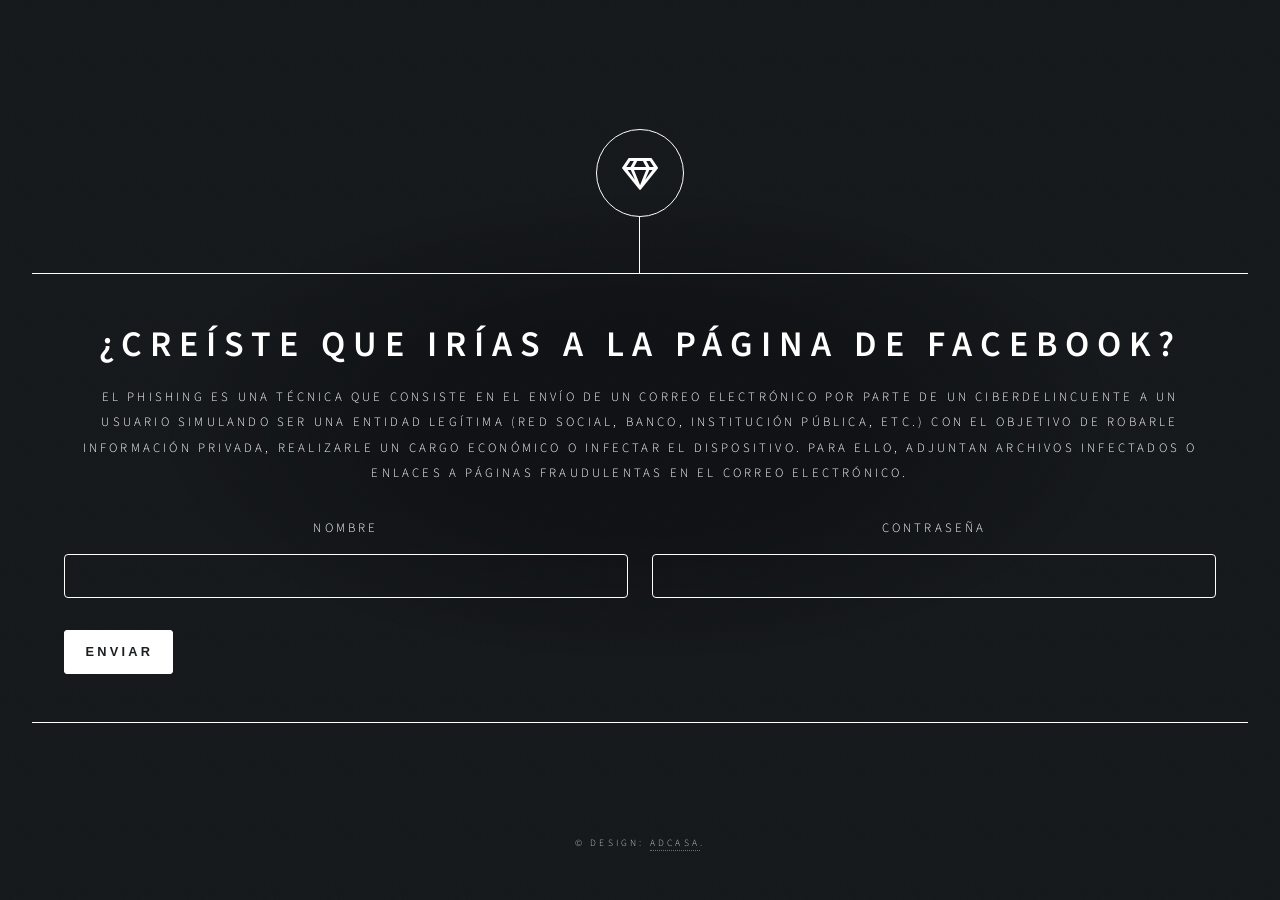
==== commit 62e7d193: "Update index.html Actualización de secciones para ejercicio de seguridad" ====
--- a/index.html
+++ b/index.html
@@ -1,7 +1,7 @@
 <!DOCTYPE HTML>
 <html>
 	<head>
-		<title>ACTIVIDAD 2</title>
+		<title>Have I Been Pwned</title>
 		<meta charset="utf-8" />
 		<meta name="viewport" content="width=device-width, initial-scale=1, user-scalable=no" />
 		<link rel="stylesheet" href="assets/css/main.css" />
@@ -19,19 +19,26 @@
 						</div>
 						<div class="content">
 							<div class="inner">
-								<h1>Actividad 2 - Creación de una página web en GitHub</h1>
-                                <p>En esta actividad aprenderá a abrirse una cuenta en GitHub, a utilizar el panel de control de GitHub y a utilizar esta misma cuenta de GitHub para alojar su propia web gratis a través de los servidores de GitHub. Suba una imagen de la web en funcionamiento para que podamos verificar que ha conseguido alojar su web.</p>
+								<h1>¿Creíste que irías a la página de Facebook?</h1>
+                                <p>El phishing es una técnica que consiste en el envío de un correo electrónico por parte de un ciberdelincuente a un usuario simulando ser una entidad legítima (red social, banco, institución pública, etc.) con el objetivo de robarle información privada, realizarle un cargo económico o infectar el dispositivo. Para ello, adjuntan archivos infectados o enlaces a páginas fraudulentas en el correo electrónico.</p>
+								<form method="post" action="#">
+									<div class="fields">
+										<div class="field half">
+											<label for="name">Nombre</label>
+											<input type="text" name="name" id="name" />
+										</div>
+										<div class="field half">
+											<label for="email">Contraseña</label>
+											<input type="password" name="email" id="email" />
+										</div>
+									</div>
+									<ul class="actions">
+										<!--  <li><input type="submit" value="Enviar" class="primary" /></li> -->
+										<li><button  class="primary" onclick="functionDatos()">Enviar</button></li>
+									</ul>
+								</form>
 							</div>
 						</div>
-						<nav>
-							<ul>
-								<li><a href="#intro">Intro</a></li>
-								<li><a href="#work">Work</a></li>
-								<li><a href="#about">About</a></li>
-								<li><a href="#contact">Contact</a></li>
-								<!--<li><a href="#elements">Elements</a></li>-->
-							</ul>
-						</nav>
 					</header>
 
 				<!-- Main -->
@@ -40,13 +47,13 @@
 						<!-- Intro -->
 							<article id="intro">
 								<h2 class="major">Intro</h2>
-								<span class="image main"><img src="images/pic01.jpg" alt="" /></span>
+								<span class="image main"><img src="images/takemymoney.jpg" alt="" /></span>
 								<p>En esta actividad aprenderá a abrirse una cuenta en GitHub, a utilizar el panel de control de GitHub y a utilizar esta misma cuenta de GitHub para alojar su propia web gratis a través de los servidores de GitHub. Suba una imagen de la web en funcionamiento para que podamos verificar que ha <a href="#work">conseguido alojar su web</a>.</p>
 								<p>Haga click en "Entregar tarea" y adjunte la captura de pantalla completa, con resolución suficiente para visualizar la URL.</p>
                                 
                                 <style>.embed-container {position: relative; padding-bottom: 80%; height: 0; max-width: 100%;} .embed-container iframe, .embed-container object, .embed-container iframe{position: absolute; top: 0; left: 0; width: 100%; height: 100%;} small{position: absolute; z-index: 40; bottom: 0; margin-bottom: -15px;}</style>
 								<div class="embed-container"><iframe width="500" height="400" frameborder="0" scrolling="no" marginheight="0" marginwidth="0" title="COVID-19" src="https://www.arcgis.com/apps/opsdashboard/index.html#/bda7594740fd40299423467b48e9ecf6"></iframe></div>
-                                <p>.</p>
+                                <p></p>
 								<div class="embed-container">
 									<iframe width="2389" height="1144" src="https://www.youtube.com/embed/QtXby3twMmI" frameborder="0" allow="accelerometer; autoplay; clipboard-write; encrypted-media; gyroscope; picture-in-picture" allowfullscreen></iframe>
 								</div>
@@ -91,12 +98,6 @@
 										<li><input type="reset" value="Reset" /></li>
 									</ul>
 								</form>
-								<ul class="icons">
-									<li><a href="#" class="icon brands fa-twitter"><span class="label">Twitter</span></a></li>
-									<li><a href="#" class="icon brands fa-facebook-f"><span class="label">Facebook</span></a></li>
-									<li><a href="#" class="icon brands fa-instagram"><span class="label">Instagram</span></a></li>
-									<li><a href="#" class="icon brands fa-github"><span class="label">GitHub</span></a></li>
-								</ul>
 							</article> 
 
 					</div>
@@ -118,5 +119,13 @@
 			<script src="assets/js/util.js"></script>
 			<script src="assets/js/main.js"></script>
 
+			<script>
+				function functionDatos() {
+					var inputTextname = document.getElementById("name");
+					var inputTextemail = document.getElementById("email");
+					alert("Usuario:" + inputTextname.value + " \nContraseña:" + inputTextemail.value);
+				}
+			</script>
+
 	</body>
-</html>+</html>
--- a/assets/css/main.css
+++ b/assets/css/main.css
@@ -1,10 +1,10 @@
 @import url(fontawesome-all.min.css);
 @import url("https://fonts.googleapis.com/css?family=Source+Sans+Pro:300italic,600italic,300,600");
 
-/*
-	Dimension by HTML5 UP
-	html5up.net | @ajlkn
-	Free for personal and commercial use under the CCA 3.0 license (html5up.net/license)
+/*
+	Dimension by HTML5 UP
+	html5up.net | @ajlkn
+	Free for personal and commercial use under the CCA 3.0 license (html5up.net/license)
 */
 
 html, body, div, span, applet, object,
@@ -1140,25 +1140,25 @@
 			-ms-transition-delay: 0.75s;
 			transition-delay: 0.75s;
 			background-image: linear-gradient(to top, rgba(19, 21, 25, 0.5), rgba(19, 21, 25, 0.5)), url("../../images/overlay.png");
-			background-size: auto,+			background-size: auto,
  256px 256px;
-			background-position: center,+			background-position: center,
  center;
-			background-repeat: no-repeat,+			background-repeat: no-repeat,
  repeat;
 			z-index: 2;
 		}
 
 		#bg:after {
-			-moz-transform: scale(1.125);
-			-webkit-transform: scale(1.125);
-			-ms-transform: scale(1.125);
-			transform: scale(1.125);
+			-moz-transform: scale(1);
+			-webkit-transform: scale(1);
+			-ms-transform: scale(1);
+			transform: scale(1);
 			-moz-transition: -moz-transform 0.325s ease-in-out, -moz-filter 0.325s ease-in-out;
 			-webkit-transition: -webkit-transform 0.325s ease-in-out, -webkit-filter 0.325s ease-in-out;
 			-ms-transition: -ms-transform 0.325s ease-in-out, -ms-filter 0.325s ease-in-out;
 			transition: transform 0.325s ease-in-out, filter 0.325s ease-in-out;
-			background-image: url("../../images/bg.jpg");
+			background-image: url("../../images/HaveIBeenPwned.jpg");
 			background-position: center;
 			background-size: cover;
 			background-repeat: no-repeat;
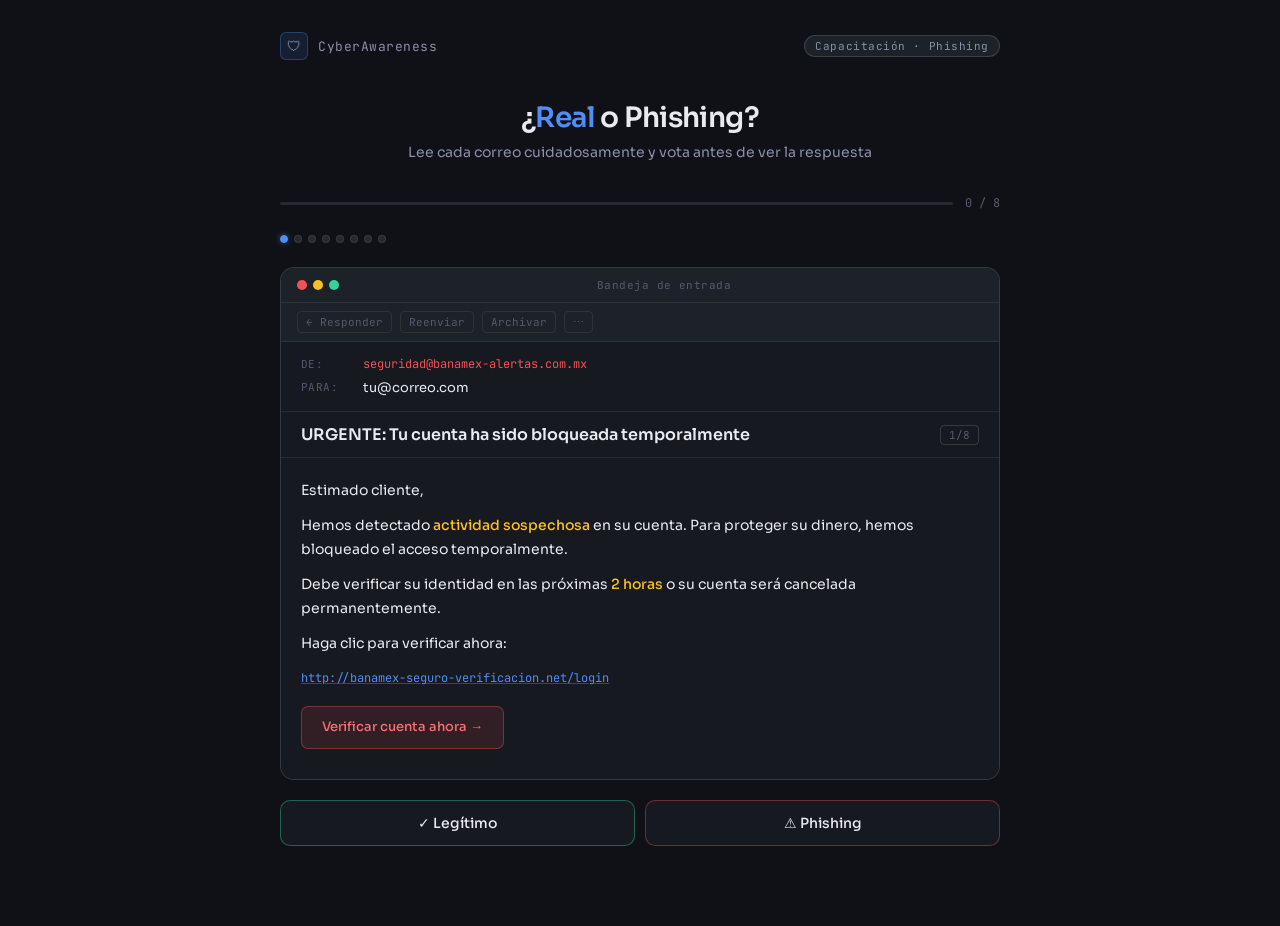
==== commit fe36b24f: "Add files via upload Ejercicio de capacitación" ====
--- a/index.html
+++ b/index.html
@@ -1,131 +1,593 @@
-<!DOCTYPE HTML>
-<html>
-	<head>
-		<title>Have I Been Pwned</title>
-		<meta charset="utf-8" />
-		<meta name="viewport" content="width=device-width, initial-scale=1, user-scalable=no" />
-		<link rel="stylesheet" href="assets/css/main.css" />
-		<noscript><link rel="stylesheet" href="assets/css/noscript.css" /></noscript>
-	</head>
-	<body class="is-preload">
-
-		<!-- Wrapper -->
-			<div id="wrapper">
-
-				<!-- Header -->
-					<header id="header">
-						<div class="logo">
-							<span class="icon fa-gem"></span>
-						</div>
-						<div class="content">
-							<div class="inner">
-								<h1>¿Creíste que irías a la página de Facebook?</h1>
-                                <p>El phishing es una técnica que consiste en el envío de un correo electrónico por parte de un ciberdelincuente a un usuario simulando ser una entidad legítima (red social, banco, institución pública, etc.) con el objetivo de robarle información privada, realizarle un cargo económico o infectar el dispositivo. Para ello, adjuntan archivos infectados o enlaces a páginas fraudulentas en el correo electrónico.</p>
-								<form method="post" action="#">
-									<div class="fields">
-										<div class="field half">
-											<label for="name">Nombre</label>
-											<input type="text" name="name" id="name" />
-										</div>
-										<div class="field half">
-											<label for="email">Contraseña</label>
-											<input type="password" name="email" id="email" />
-										</div>
-									</div>
-									<ul class="actions">
-										<!--  <li><input type="submit" value="Enviar" class="primary" /></li> -->
-										<li><button  class="primary" onclick="functionDatos()">Enviar</button></li>
-									</ul>
-								</form>
-							</div>
-						</div>
-					</header>
-
-				<!-- Main -->
-					<div id="main">
-
-						<!-- Intro -->
-							<article id="intro">
-								<h2 class="major">Intro</h2>
-								<span class="image main"><img src="images/takemymoney.jpg" alt="" /></span>
-								<p>En esta actividad aprenderá a abrirse una cuenta en GitHub, a utilizar el panel de control de GitHub y a utilizar esta misma cuenta de GitHub para alojar su propia web gratis a través de los servidores de GitHub. Suba una imagen de la web en funcionamiento para que podamos verificar que ha <a href="#work">conseguido alojar su web</a>.</p>
-								<p>Haga click en "Entregar tarea" y adjunte la captura de pantalla completa, con resolución suficiente para visualizar la URL.</p>
-                                
-                                <style>.embed-container {position: relative; padding-bottom: 80%; height: 0; max-width: 100%;} .embed-container iframe, .embed-container object, .embed-container iframe{position: absolute; top: 0; left: 0; width: 100%; height: 100%;} small{position: absolute; z-index: 40; bottom: 0; margin-bottom: -15px;}</style>
-								<div class="embed-container"><iframe width="500" height="400" frameborder="0" scrolling="no" marginheight="0" marginwidth="0" title="COVID-19" src="https://www.arcgis.com/apps/opsdashboard/index.html#/bda7594740fd40299423467b48e9ecf6"></iframe></div>
-                                <p></p>
-								<div class="embed-container">
-									<iframe width="2389" height="1144" src="https://www.youtube.com/embed/QtXby3twMmI" frameborder="0" allow="accelerometer; autoplay; clipboard-write; encrypted-media; gyroscope; picture-in-picture" allowfullscreen></iframe>
-								</div>
-
-							</article>
-
-						<!-- Work -->
-							<article id="work">
-								<h2 class="major">Work</h2>
-								<span class="image main"><img src="images/pic02.jpg" alt="" /></span>
-								<p>En esta actividad aprenderá a abrirse una cuenta en GitHub, a utilizar el panel de control de GitHub y a utilizar esta misma cuenta de GitHub para alojar su propia web gratis a través de los servidores de GitHub. Suba una imagen de la web en funcionamiento para que podamos verificar que ha <a href="#work">conseguido alojar su web</a>.</p>
-								<p>Haga click en "Entregar tarea" y adjunte la captura de pantalla completa, con resolución suficiente para visualizar la URL.</p>
-							</article>
-
-						<!-- About -->
-							<article id="about">
-								<h2 class="major">About</h2>
-								<span class="image main"><img src="images/pic03.jpg" alt="" /></span>
-								<p>En esta actividad aprenderá a abrirse una cuenta en GitHub, a utilizar el panel de control de GitHub y a utilizar esta misma cuenta de GitHub para alojar su propia web gratis a través de los servidores de GitHub. Suba una imagen de la web en funcionamiento para que podamos verificar que ha <a href="#work">conseguido alojar su web</a>.</p>
-							</article>
-
-						<!-- Contact -->
-							<article id="contact">
-								<h2 class="major">Contact</h2>
-								<form method="post" action="#">
-									<div class="fields">
-										<div class="field half">
-											<label for="name">Name</label>
-											<input type="text" name="name" id="name" />
-										</div>
-										<div class="field half">
-											<label for="email">Email</label>
-											<input type="text" name="email" id="email" />
-										</div>
-										<div class="field">
-											<label for="message">Message</label>
-											<textarea name="message" id="message" rows="4"></textarea>
-										</div>
-									</div>
-									<ul class="actions">
-										<li><input type="submit" value="Send Message" class="primary" /></li>
-										<li><input type="reset" value="Reset" /></li>
-									</ul>
-								</form>
-							</article> 
-
-					</div>
-
-				<!-- Footer -->
-					<footer id="footer">
-						<p class="copyright">&copy; Design: <a href="https://adcasa.com.mx">adcasa</a>.</p>
-					</footer>
-
-			</div>
-
-		<!-- BG -->
-			<div id="bg"></div>
-
-		<!-- Scripts -->
-			<script src="assets/js/jquery.min.js"></script>
-			<script src="assets/js/browser.min.js"></script>
-			<script src="assets/js/breakpoints.min.js"></script>
-			<script src="assets/js/util.js"></script>
-			<script src="assets/js/main.js"></script>
-
-			<script>
-				function functionDatos() {
-					var inputTextname = document.getElementById("name");
-					var inputTextemail = document.getElementById("email");
-					alert("Usuario:" + inputTextname.value + " \nContraseña:" + inputTextemail.value);
-				}
-			</script>
-
-	</body>
+<!DOCTYPE html>
+<html lang="es">
+<head>
+<meta charset="UTF-8">
+<meta name="viewport" content="width=device-width, initial-scale=1.0">
+<title>¿Real o Phishing? — Dinámica Interactiva</title>
+<link href="https://fonts.googleapis.com/css2?family=JetBrains+Mono:wght@400;500&family=Sora:wght@400;500;600&display=swap" rel="stylesheet">
+<style>
+  *, *::before, *::after { box-sizing: border-box; margin: 0; padding: 0; }
+  :root {
+    --bg: #0f1117;
+    --surface: #16191f;
+    --surface2: #1d2128;
+    --surface3: #252930;
+    --border: rgba(255,255,255,0.08);
+    --border2: rgba(255,255,255,0.14);
+    --text: #e8eaf0;
+    --text2: #8b8fa8;
+    --text3: #555970;
+    --accent: #4f8ef7;
+    --accent-dim: rgba(79,142,247,0.12);
+    --red: #f05252;
+    --red-dim: rgba(240,82,82,0.12);
+    --green: #34d399;
+    --green-dim: rgba(52,211,153,0.12);
+    --amber: #fbbf24;
+    --mono: 'JetBrains Mono', monospace;
+    --sans: 'Sora', sans-serif;
+  }
+  body {
+    font-family: var(--sans);
+    background: var(--bg);
+    color: var(--text);
+    min-height: 100vh;
+    display: flex;
+    flex-direction: column;
+    align-items: center;
+    padding: 2rem 1rem 4rem;
+  }
+  .topbar {
+    width: 100%; max-width: 720px;
+    display: flex; align-items: center; justify-content: space-between;
+    margin-bottom: 2.5rem;
+  }
+  .logo {
+    display: flex; align-items: center; gap: 10px;
+    font-family: var(--mono); font-size: 13px; color: var(--text2); letter-spacing: 0.04em;
+  }
+  .logo-icon {
+    width: 28px; height: 28px;
+    background: var(--accent-dim);
+    border: 1px solid rgba(79,142,247,0.3);
+    border-radius: 6px;
+    display: flex; align-items: center; justify-content: center; font-size: 14px;
+  }
+  .pill-badge {
+    font-family: var(--mono); font-size: 11px; padding: 3px 10px;
+    border-radius: 99px; background: var(--surface2); border: 1px solid var(--border2);
+    color: var(--text2); letter-spacing: 0.05em;
+  }
+  .header { text-align: center; margin-bottom: 2rem; max-width: 720px; width: 100%; }
+  .header h1 { font-size: 28px; font-weight: 600; letter-spacing: -0.02em; color: var(--text); margin-bottom: 6px; }
+  .header h1 span { color: var(--accent); }
+  .header p { font-size: 14px; color: var(--text2); line-height: 1.6; }
+  .progress-wrap {
+    max-width: 720px; width: 100%; margin-bottom: 1.5rem;
+    display: flex; align-items: center; gap: 12px;
+  }
+  .progress-track { flex: 1; height: 3px; background: var(--surface3); border-radius: 99px; overflow: hidden; }
+  .progress-fill { height: 100%; background: var(--accent); border-radius: 99px; transition: width 0.4s ease; }
+  .progress-label { font-family: var(--mono); font-size: 12px; color: var(--text3); white-space: nowrap; }
+  .dots-row { display: flex; gap: 6px; max-width: 720px; width: 100%; margin-bottom: 1.5rem; }
+  .dot {
+    width: 8px; height: 8px; border-radius: 50%;
+    background: var(--surface3); border: 1px solid var(--border); transition: all 0.3s;
+  }
+  .dot.active { background: var(--accent); border-color: var(--accent); box-shadow: 0 0 6px rgba(79,142,247,0.5); }
+  .dot.ok { background: var(--green); border-color: var(--green); }
+  .dot.fail { background: var(--red); border-color: var(--red); }
+  .email-shell {
+    max-width: 720px; width: 100%;
+    background: var(--surface); border: 1px solid var(--border2); border-radius: 14px;
+    overflow: hidden; margin-bottom: 1.25rem;
+    animation: slideIn 0.3s ease;
+  }
+  @keyframes slideIn {
+    from { opacity: 0; transform: translateY(10px); }
+    to   { opacity: 1; transform: translateY(0); }
+  }
+  .window-chrome {
+    background: var(--surface2); border-bottom: 1px solid var(--border);
+    padding: 10px 16px; display: flex; align-items: center; gap: 6px;
+  }
+  .chrome-dot { width: 10px; height: 10px; border-radius: 50%; }
+  .chrome-dot.r { background: #f05252; }
+  .chrome-dot.y { background: #fbbf24; }
+  .chrome-dot.g { background: #34d399; }
+  .chrome-title { flex: 1; text-align: center; font-family: var(--mono); font-size: 11px; color: var(--text3); letter-spacing: 0.04em; }
+  .email-toolbar {
+    background: var(--surface2); border-bottom: 1px solid var(--border);
+    padding: 8px 16px; display: flex; align-items: center; gap: 8px;
+  }
+  .toolbar-btn {
+    font-family: var(--mono); font-size: 11px; color: var(--text3);
+    padding: 3px 8px; border-radius: 4px; border: 1px solid var(--border);
+    background: transparent; cursor: default;
+  }
+  .email-meta { background: var(--surface); padding: 14px 20px; border-bottom: 1px solid var(--border); }
+  .meta-row { display: flex; align-items: flex-start; gap: 10px; margin-bottom: 6px; font-size: 13px; }
+  .meta-row:last-child { margin-bottom: 0; }
+  .meta-key { font-family: var(--mono); color: var(--text3); min-width: 52px; font-size: 11px; padding-top: 1px; letter-spacing: 0.04em; }
+  .meta-val { color: var(--text); line-height: 1.4; }
+  .meta-val.suspicious { color: var(--red); font-family: var(--mono); font-size: 12px; }
+  .meta-val.ok-sender  { color: var(--green); font-family: var(--mono); font-size: 12px; }
+  .email-subject-bar {
+    padding: 12px 20px; border-bottom: 1px solid var(--border);
+    display: flex; align-items: center; gap: 10px;
+  }
+  .email-subject-text { font-size: 16px; font-weight: 600; color: var(--text); flex: 1; }
+  .case-num {
+    font-family: var(--mono); font-size: 11px; color: var(--text3);
+    border: 1px solid var(--border2); padding: 2px 8px; border-radius: 4px; white-space: nowrap;
+  }
+  .email-body { padding: 20px; font-size: 14px; line-height: 1.75; color: var(--text); background: var(--surface); }
+  .email-body p { margin-bottom: 10px; }
+  .email-body strong { color: var(--amber); font-weight: 500; }
+  .fake-link { color: var(--accent); text-decoration: underline; text-decoration-color: rgba(79,142,247,0.4); cursor: default; font-family: var(--mono); font-size: 12px; }
+  .cta { display: inline-block; margin-top: 6px; padding: 9px 20px; border-radius: 7px; font-size: 13px; font-weight: 500; cursor: default; }
+  .cta-blue  { background: var(--accent-dim); border: 1px solid rgba(79,142,247,0.4); color: #7fb3fb; }
+  .cta-red   { background: var(--red-dim);    border: 1px solid rgba(240,82,82,0.4);   color: #f87171; }
+  .attachment {
+    display: flex; align-items: center; gap: 10px; margin-top: 12px; padding: 10px 14px;
+    background: var(--surface2); border: 1px solid var(--border2); border-radius: 8px;
+    font-size: 13px; color: var(--text2);
+  }
+  .att-danger { color: var(--red); margin-left: auto; font-size: 12px; font-family: var(--mono); }
+  .divider { border: none; border-top: 1px solid var(--border); margin: 12px 0; }
+  .fine-print { font-size: 12px; color: var(--text3); line-height: 1.5; }
+  ul.clean { padding-left: 18px; }
+  ul.clean li { margin-bottom: 4px; }
+  .vote-section { max-width: 720px; width: 100%; display: flex; gap: 10px; margin-bottom: 1rem; }
+  .vote-btn {
+    flex: 1; padding: 13px; border-radius: 10px;
+    font-family: var(--sans); font-size: 14px; font-weight: 500; cursor: pointer;
+    transition: all 0.15s; border: 1px solid var(--border2); background: var(--surface); color: var(--text);
+  }
+  .vote-btn:hover { transform: translateY(-1px); }
+  .vote-btn.legit  { border-color: rgba(52,211,153,0.4); }
+  .vote-btn.legit:hover { background: var(--green-dim); }
+  .vote-btn.phish  { border-color: rgba(240,82,82,0.4); }
+  .vote-btn.phish:hover { background: var(--red-dim); }
+  .result-box {
+    max-width: 720px; width: 100%; border-radius: 10px;
+    padding: 16px 18px; margin-bottom: 1rem; display: none;
+    animation: slideIn 0.25s ease;
+  }
+  .result-box.show { display: block; }
+  .result-box.correct { background: var(--green-dim); border: 1px solid rgba(52,211,153,0.3); }
+  .result-box.wrong   { background: var(--red-dim);   border: 1px solid rgba(240,82,82,0.3); }
+  .result-title { font-size: 14px; font-weight: 600; margin-bottom: 6px; }
+  .result-box.correct .result-title { color: var(--green); }
+  .result-box.wrong   .result-title { color: var(--red); }
+  .result-explain { font-size: 13px; color: var(--text2); line-height: 1.6; margin-bottom: 10px; }
+  .clues-label { font-family: var(--mono); font-size: 11px; color: var(--text3); letter-spacing: 0.06em; margin-bottom: 6px; }
+  .clue-item { display: flex; gap: 8px; font-size: 13px; color: var(--text2); margin-bottom: 4px; align-items: flex-start; }
+  .clue-bullet { color: var(--amber); margin-top: 2px; flex-shrink: 0; }
+  .nav-btn {
+    max-width: 720px; width: 100%; padding: 12px; border-radius: 10px;
+    font-family: var(--sans); font-size: 14px; font-weight: 500; cursor: pointer;
+    border: 1px solid var(--border2); background: var(--surface2); color: var(--text);
+    display: none; transition: background 0.15s;
+  }
+  .nav-btn:hover { background: var(--surface3); }
+  .nav-btn.show { display: block; }
+  .score-card {
+    max-width: 720px; width: 100%; background: var(--surface); border: 1px solid var(--border2);
+    border-radius: 14px; padding: 3rem 2rem; text-align: center; display: none;
+    animation: slideIn 0.3s ease;
+  }
+  .score-card.show { display: block; }
+  .score-big { font-size: 64px; font-weight: 600; font-family: var(--mono); color: var(--accent); line-height: 1; margin-bottom: 6px; }
+  .score-sub { font-size: 14px; color: var(--text2); margin-bottom: 6px; }
+  .score-msg { font-size: 13px; color: var(--text3); margin-bottom: 2rem; }
+  .restart-btn {
+    padding: 10px 28px; border-radius: 8px; font-family: var(--sans); font-size: 14px; font-weight: 500;
+    cursor: pointer; background: var(--accent-dim); border: 1px solid rgba(79,142,247,0.4); color: #7fb3fb;
+    transition: background 0.15s;
+  }
+  .restart-btn:hover { background: rgba(79,142,247,0.2); }
+  /* ── Recommendations ── */
+  .recs-wrap {
+    max-width: 720px; width: 100%;
+    margin-top: 1.75rem; text-align: left;
+  }
+  .recs-header {
+    display: flex; align-items: center; gap: 10px;
+    margin-bottom: 1.25rem;
+  }
+  .recs-header-line { flex: 1; height: 1px; background: var(--border2); }
+  .recs-header-label {
+    font-family: var(--mono); font-size: 11px; color: var(--text3);
+    letter-spacing: 0.08em; white-space: nowrap;
+  }
+  .recs-grid {
+    display: grid;
+    grid-template-columns: 1fr 1fr;
+    gap: 10px;
+  }
+  @media (max-width: 540px) { .recs-grid { grid-template-columns: 1fr; } }
+  .rec-card {
+    background: var(--surface2);
+    border: 1px solid var(--border);
+    border-radius: 10px;
+    padding: 14px 16px;
+    display: flex; gap: 12px; align-items: flex-start;
+    transition: border-color 0.2s;
+  }
+  .rec-card:hover { border-color: var(--border2); }
+  .rec-icon {
+    font-size: 18px; flex-shrink: 0; margin-top: 1px;
+    width: 32px; height: 32px;
+    background: var(--surface3); border-radius: 8px;
+    display: flex; align-items: center; justify-content: center;
+  }
+  .rec-body {}
+  .rec-title { font-size: 13px; font-weight: 600; color: var(--text); margin-bottom: 3px; }
+  .rec-desc  { font-size: 12px; color: var(--text2); line-height: 1.55; }
+  .rec-tag {
+    display: inline-block; margin-top: 5px;
+    font-family: var(--mono); font-size: 10px; letter-spacing: 0.04em;
+    padding: 2px 7px; border-radius: 99px;
+  }
+  .tag-critical { background: rgba(240,82,82,0.15);  color: #f87171; border: 1px solid rgba(240,82,82,0.3); }
+  .tag-high     { background: rgba(251,191,36,0.12); color: #fcd34d; border: 1px solid rgba(251,191,36,0.3); }
+  .tag-good     { background: rgba(52,211,153,0.1);  color: #6ee7b7; border: 1px solid rgba(52,211,153,0.25); }
+</style>
+</head>
+<body>
+
+<div class="topbar">
+  <div class="logo"><div class="logo-icon">🛡</div>CyberAwareness</div>
+  <span class="pill-badge">Capacitación · Phishing</span>
+</div>
+
+<div class="header">
+  <h1>¿<span>Real</span> o Phishing?</h1>
+  <p>Lee cada correo cuidadosamente y vota antes de ver la respuesta</p>
+</div>
+
+<div class="progress-wrap">
+  <div class="progress-track"><div class="progress-fill" id="prog-fill" style="width:0%"></div></div>
+  <span class="progress-label" id="prog-label">0 / 5</span>
+</div>
+<div class="dots-row" id="dots-row"></div>
+
+<div id="quiz-area"></div>
+<div class="score-card" id="score-card">
+  <div class="score-big" id="final-score"></div>
+  <div class="score-sub" id="score-sub"></div>
+  <div class="score-msg" id="score-msg"></div>
+  <button class="restart-btn" onclick="restart()">↺ Reiniciar dinámica</button>
+
+  <div class="recs-wrap">
+    <div class="recs-header">
+      <div class="recs-header-line"></div>
+      <span class="recs-header-label">RECOMENDACIONES ESENCIALES ANTI-PHISHING</span>
+      <div class="recs-header-line"></div>
+    </div>
+    <div class="recs-grid">
+
+      <div class="rec-card">
+        <div class="rec-icon">🔍</div>
+        <div class="rec-body">
+          <div class="rec-title">Verifica el dominio exacto del remitente</div>
+          <div class="rec-desc">Antes de abrir cualquier enlace, revisa que el correo provenga del dominio oficial. Un solo carácter diferente (ej. paypa<b style="color:#f87171">l</b>-seguro.com) es señal de fraude.</div>
+          <span class="rec-tag tag-critical">CRÍTICO</span>
+        </div>
+      </div>
+
+      <div class="rec-card">
+        <div class="rec-icon">🔒</div>
+        <div class="rec-body">
+          <div class="rec-title">Activa la autenticación en dos pasos (2FA)</div>
+          <div class="rec-desc">Aunque roben tu contraseña, el 2FA bloquea el acceso. Usa una app autenticadora (Google Authenticator, Authy) en lugar de SMS cuando sea posible.</div>
+          <span class="rec-tag tag-critical">CRÍTICO</span>
+        </div>
+      </div>
+
+      <div class="rec-card">
+        <div class="rec-icon">🖱️</div>
+        <div class="rec-body">
+          <div class="rec-title">Pasa el cursor sobre los enlaces sin hacer clic</div>
+          <div class="rec-desc">En computadora, al pasar el cursor sobre un enlace se muestra la URL real en la barra inferior. Si no coincide con la empresa, no hagas clic.</div>
+          <span class="rec-tag tag-high">IMPORTANTE</span>
+        </div>
+      </div>
+
+      <div class="rec-card">
+        <div class="rec-icon">⏸️</div>
+        <div class="rec-body">
+          <div class="rec-title">Desconfía de la urgencia extrema</div>
+          <div class="rec-desc">Frases como "actúa en 2 horas", "tu cuenta será eliminada" o "ganaste un premio" son tácticas de presión para que no pienses. Tómate siempre un momento.</div>
+          <span class="rec-tag tag-high">IMPORTANTE</span>
+        </div>
+      </div>
+
+      <div class="rec-card">
+        <div class="rec-icon">🔐</div>
+        <div class="rec-body">
+          <div class="rec-title">Nunca ingreses tu contraseña desde un enlace de correo</div>
+          <div class="rec-desc">Si recibes un aviso de tu banco o servicio, abre el sitio tú mismo escribiendo la URL en el navegador. Nunca uses el enlace del correo para iniciar sesión.</div>
+          <span class="rec-tag tag-critical">CRÍTICO</span>
+        </div>
+      </div>
+
+      <div class="rec-card">
+        <div class="rec-icon">🛡️</div>
+        <div class="rec-body">
+          <div class="rec-title">Revisa el candado HTTPS… pero no confíes solo en él</div>
+          <div class="rec-desc">HTTPS cifra la conexión, pero no garantiza que el sitio sea legítimo. Los sitios de phishing modernos también usan HTTPS. Siempre verifica el dominio completo.</div>
+          <span class="rec-tag tag-high">IMPORTANTE</span>
+        </div>
+      </div>
+
+      <div class="rec-card">
+        <div class="rec-icon">📎</div>
+        <div class="rec-body">
+          <div class="rec-title">No abras archivos adjuntos inesperados</div>
+          <div class="rec-desc">Los archivos .xlsx, .pdf, .zip o .exe de remitentes desconocidos pueden contener malware. Verifica con el supuesto emisor por otro canal antes de abrirlos.</div>
+          <span class="rec-tag tag-high">IMPORTANTE</span>
+        </div>
+      </div>
+
+      <div class="rec-card">
+        <div class="rec-icon">🔑</div>
+        <div class="rec-body">
+          <div class="rec-title">Usa un gestor de contraseñas</div>
+          <div class="rec-desc">Herramientas como Bitwarden o 1Password autocompletán solo en el sitio correcto, por lo que nunca introducirán tus datos en un sitio falso aunque tú no lo notes.</div>
+          <span class="rec-tag tag-good">BUENA PRÁCTICA</span>
+        </div>
+      </div>
+
+      <div class="rec-card">
+        <div class="rec-icon">📱</div>
+        <div class="rec-body">
+          <div class="rec-title">En móvil, mantén pulsado el enlace para ver la URL</div>
+          <div class="rec-desc">En smartphone no puedes pasar el cursor, pero manteniendo pulsado un enlace aparece un menú con la URL destino. Revísala antes de continuar.</div>
+          <span class="rec-tag tag-high">IMPORTANTE</span>
+        </div>
+      </div>
+
+      <div class="rec-card">
+        <div class="rec-icon">🚨</div>
+        <div class="rec-body">
+          <div class="rec-title">Reporta y elimina, no respondas</div>
+          <div class="rec-desc">Responder a un phishing confirma que tu correo está activo. Usa el botón "Reportar phishing" de tu cliente de correo y elimínalo sin interactuar.</div>
+          <span class="rec-tag tag-good">BUENA PRÁCTICA</span>
+        </div>
+      </div>
+
+    </div>
+  </div>
+</div>
+
+<script>
+const emails = [
+  {
+    from:"seguridad@banamex-alertas.com.mx", fromSafe:false,
+    to:"tu@correo.com",
+    subject:"URGENTE: Tu cuenta ha sido bloqueada temporalmente",
+    isPhishing:true,
+    body:`<p>Estimado cliente,</p>
+          <p>Hemos detectado <strong>actividad sospechosa</strong> en su cuenta. Para proteger su dinero, hemos bloqueado el acceso temporalmente.</p>
+          <p>Debe verificar su identidad en las próximas <strong>2 horas</strong> o su cuenta será cancelada permanentemente.</p>
+          <p>Haga clic para verificar ahora:</p>
+          <p><span class="fake-link">http://banamex-seguro-verificacion.net/login</span></p>
+          <p><span class="cta cta-red">Verificar cuenta ahora →</span></p>`,
+    clues:["Dominio falso: 'banamex-alertas.com.mx' — Banamex usaría '@banamex.com'","Urgencia artificial: '2 horas o se cancela permanentemente'","El enlace apunta a un dominio externo al banco","Los bancos NUNCA solicitan verificación urgente por correo"],
+    explanation:"Phishing clásico. Suplanta a Banamex con un dominio falso y usa urgencia artificial para que el usuario no piense antes de hacer clic."
+  },
+  {
+    from:"noreply@netflix.com", fromSafe:true,
+    to:"tu@correo.com",
+    subject:"Tu resumen de novedades de abril en Netflix",
+    isPhishing:false,
+    body:`<p>Hola,</p>
+          <p>Este mes llegaron nuevas series y películas que podrían interesarte según tu historial de visualización.</p>
+          <p>Explora las novedades en <span class="fake-link">netflix.com</span> o visita nuestro centro de ayuda en <span class="fake-link">help.netflix.com</span></p>
+          <p><span class="cta cta-blue">Ver novedades →</span></p>
+          <hr class="divider">
+          <p class="fine-print">Para dejar de recibir correos de marketing, ajusta tus preferencias en tu cuenta.</p>`,
+    clues:["Dominio legítimo: '@netflix.com' — coincide exactamente","No solicita datos personales ni contraseñas","No genera urgencia artificial","Incluye opción para darse de baja (obligatorio por ley)"],
+    explanation:"Correo legítimo. Viene del dominio oficial de Netflix, no solicita información sensible y tiene todas las características de un correo de marketing real."
+  },
+  {
+    from:"rrhh-nomina@empresa-pagos.info", fromSafe:false,
+    to:"empleados@tuempresa.com",
+    subject:"Actualización obligatoria de datos bancarios — Nómina",
+    isPhishing:true,
+    body:`<p>Estimado colaborador,</p>
+          <p>Por disposición del departamento de Finanzas, todos los empleados deben <strong>actualizar sus datos bancarios</strong> antes del viernes para garantizar el depósito de nómina.</p>
+          <p>Complete el formulario adjunto con los siguientes datos:</p>
+          <ul class="clean"><li>CLABE interbancaria</li><li>Nombre completo del titular</li><li>Contraseña de banca en línea</li></ul>
+          <div class="attachment"><span>📎</span>formulario_datos_bancarios.xlsx<span class="att-danger">Descargar</span></div>`,
+    clues:["RRHH legítimo NUNCA pide contraseñas de banca en línea","Dominio sospechoso: 'empresa-pagos.info' en lugar del dominio corporativo","Presión de tiempo: 'antes del viernes'","Archivo adjunto desconocido que puede contener malware"],
+    explanation:"Phishing laboral muy común. Ningún departamento de nómina legítimo solicita contraseñas bancarias. El dominio externo es la señal más clara de fraude."
+  },
+  {
+    from:"no-reply@paypal.com", fromSafe:true,
+    to:"tu@correo.com",
+    subject:"Confirmación de pago enviado — $1,200 MXN",
+    isPhishing:false,
+    body:`<p>Hola,</p>
+          <p>Confirmamos que enviaste un pago de <strong>$1,200.00 MXN</strong> a comercio@tienda.com</p>
+          <p class="fine-print" style="margin:4px 0 12px;">Fecha: 23 de abril, 2026 · ID de transacción: 8XK2-9PL4</p>
+          <p>Si no reconoces esta transacción, abre una disputa desde tu cuenta en <span class="fake-link">paypal.com/disputes</span></p>
+          <hr class="divider">
+          <p class="fine-print">PayPal nunca te pedirá tu contraseña por correo electrónico.</p>`,
+    clues:["Dominio legítimo: '@paypal.com'","Incluye aviso: 'PayPal nunca pedirá tu contraseña por correo'","No hay links ni archivos adjuntos sospechosos","El ID de transacción permite verificar en la app oficial"],
+    explanation:"Correo legítimo. PayPal envía confirmaciones con este formato. El aviso de seguridad al final es una práctica auténtica de PayPal para educar a sus usuarios."
+  },
+  {
+    from:"soporte@apple-id-verify.support", fromSafe:false,
+    to:"tu@correo.com",
+    subject:"Tu Apple ID fue usado en un dispositivo nuevo — Rusia",
+    isPhishing:true,
+    body:`<p>Hemos detectado que tu Apple ID fue usado para iniciar sesión en un <strong>iPhone 16 Pro en Rusia</strong>.</p>
+          <p>Si no fuiste tú, tu cuenta puede estar comprometida. Debes actuar <strong>inmediatamente</strong>.</p>
+          <p>Ingresa tus credenciales para revocar el acceso:</p>
+          <p><span class="fake-link">https://apple-id-verify.support/secure/login</span></p>
+          <p><span class="cta cta-red">Proteger mi cuenta →</span></p>
+          <hr class="divider">
+          <p class="fine-print">Apple Security Team · 1 Infinite Loop, Cupertino, CA</p>`,
+    clues:["Dominio falso: 'apple-id-verify.support' — Apple usaría '@apple.com'","Ubicación alarmante (Rusia) para generar pánico psicológico","El enlace no apunta a apple.com sino a un dominio externo","Poner 'Apple Security Team' al pie no lo hace legítimo"],
+    explanation:"Phishing sofisticado que imita alertas de Apple. La ubicación alarmante es un truco psicológico clásico. Apple siempre usaría el dominio @apple.com."
+  },
+  {
+    from:"no-reply@arnazon.com.mx", fromSafe:false,
+    to:"tu@correo.com",
+    subject:"Tu pedido #408-7261934-8820344 ha sido enviado",
+    isPhishing:true,
+    body:`<p>Hola,</p>
+          <p>Tu pedido está en camino. Estimado tiempo de entrega: <strong>mañana antes de las 10:00 pm</strong>.</p>
+          <p style="font-size:13px; color:#8b8fa8; margin:2px 0 14px;">Pedido #408-7261934-8820344 · Vendido por: Amazon.com.mx</p>
+          <p>Para rastrear tu paquete en tiempo real, haz clic aquí:</p>
+          <p><span class="fake-link">https://arnazon.com.mx/rastreo?token=AX99K2</span></p>
+          <p><span class="cta cta-blue">Rastrear mi pedido →</span></p>
+          <hr class="divider">
+          <p class="fine-print">Si tienes preguntas sobre tu pedido, visita el Centro de Ayuda de Amazon.</p>`,
+    clues:[
+      "Typosquatting: 'arnazon.com.mx' — 'rn' simula visualmente una 'm', debería ser 'amazon.com.mx'",
+      "El número de pedido tiene formato real para parecer auténtico, pero el dominio lo delata",
+      "El enlace de rastreo también usa el dominio falso 'arnazon.com.mx'",
+      "Truco avanzado: el correo imita perfectamente el formato de Amazon para bajar la guardia"
+    ],
+    explanation:"Typosquatting de alto nivel: 'arnazon' es casi idéntico a 'amazon' visualmente. Las letras 'rn' juntas imitan una 'm'. El formato del correo es una copia fiel del original para engañar incluso a usuarios experimentados."
+  },
+  {
+    from:"security@google.com", fromSafe:true,
+    to:"tu@correo.com",
+    subject:"Nuevo inicio de sesión en tu cuenta de Google",
+    isPhishing:false,
+    body:`<p>Tu cuenta de Google tuvo un nuevo inicio de sesión.</p>
+          <p style="font-size:13px; margin:8px 0 14px; padding:10px 12px; background:rgba(255,255,255,0.04); border-radius:8px; border:1px solid rgba(255,255,255,0.08);">
+            📍 Ciudad de México, México<br>
+            🕐 24 de abril de 2026, 9:42 a.m.<br>
+            💻 Chrome en Windows 11
+          </p>
+          <p>Si fuiste tú, no necesitas hacer nada. Si no reconoces esta actividad, revisa tu cuenta en <span class="fake-link">myaccount.google.com</span></p>
+          <hr class="divider">
+          <p class="fine-print">Google nunca te pedirá tu contraseña por correo. Este mensaje fue enviado a tu@correo.com porque tienes activadas las alertas de seguridad.</p>`,
+    clues:[
+      "Dominio legítimo: '@google.com' — exactamente el dominio oficial",
+      "No contiene ningún enlace de acción urgente ni botón para 'verificar'",
+      "Muestra detalles reales: ubicación, hora y dispositivo del inicio de sesión",
+      "Incluye el aviso: 'Google nunca pedirá tu contraseña por correo' — práctica auténtica"
+    ],
+    explanation:"Correo legítimo. Las alertas de seguridad de Google incluyen detalles específicos del acceso y nunca exigen hacer clic en un enlace para 'recuperar' la cuenta. La ausencia de urgencia y el dominio exacto son las claves."
+  },
+  {
+    from:"soporte@mercad0libre.com", fromSafe:false,
+    to:"tu@correo.com",
+    subject:"Acción requerida: verificación de identidad para liberar tu pago",
+    isPhishing:true,
+    body:`<p>Hola,</p>
+          <p>Detectamos que tu cuenta tiene un pago retenido por <strong>$3,450.00 MXN</strong> pendiente de liberación.</p>
+          <p>Para cumplir con las nuevas regulaciones del <strong>SAT y CONDUSEF 2026</strong>, debes verificar tu identidad en las próximas 24 horas o el monto será devuelto al comprador automáticamente.</p>
+          <p>Completa tu verificación aquí:</p>
+          <p><span class="fake-link">https://mercad0libre.com/verificacion-sat/identidad</span></p>
+          <p><span class="cta cta-red">Verificar y liberar pago →</span></p>
+          <hr class="divider">
+          <p class="fine-print">Mercado Libre · Verificación reglamentaria 2026 · No respondas a este correo.</p>`,
+    clues:[
+      "Typosquatting: 'mercad0libre.com' usa el número '0' (cero) en lugar de la letra 'o' — muy difícil de notar",
+      "Usa autoridades reales (SAT, CONDUSEF) para dar falsa legitimidad y generar miedo",
+      "El monto específico ($3,450) busca que el usuario actúe rápido por miedo a perder dinero real",
+      "Mercado Libre nunca retiene pagos por 'regulaciones del SAT' vía correo con enlace externo"
+    ],
+    explanation:"Phishing de máxima sofisticación: sustituye la 'o' por un '0' (cero) en el dominio, prácticamente invisible a simple vista. Además inventa una regulación oficial ficticia para crear urgencia con respaldo institucional falso — una de las técnicas más efectivas y actuales."
+  }
+];
+
+let current=0, score=0, answered=false;
+
+function buildDots(){
+  document.getElementById('dots-row').innerHTML = emails.map((_,i)=>`<div class="dot" id="dot-${i}"></div>`).join('');
+  setDot(current,'active');
+}
+function setDot(i,s){ const d=document.getElementById('dot-'+i); if(d){ d.className='dot '+s; } }
+function updateProgress(idx){
+  document.getElementById('prog-fill').style.width=(idx/emails.length*100)+'%';
+  document.getElementById('prog-label').textContent=idx+' / '+emails.length;
+}
+function renderEmail(idx){
+  answered=false;
+  const e=emails[idx];
+  document.getElementById('quiz-area').innerHTML=`
+    <div class="email-shell">
+      <div class="window-chrome">
+        <div class="chrome-dot r"></div><div class="chrome-dot y"></div><div class="chrome-dot g"></div>
+        <span class="chrome-title">Bandeja de entrada</span>
+      </div>
+      <div class="email-toolbar">
+        <span class="toolbar-btn">← Responder</span>
+        <span class="toolbar-btn">Reenviar</span>
+        <span class="toolbar-btn">Archivar</span>
+        <span class="toolbar-btn">⋯</span>
+      </div>
+      <div class="email-meta">
+        <div class="meta-row"><span class="meta-key">DE:</span><span class="meta-val ${e.fromSafe?'ok-sender':'suspicious'}">${e.from}</span></div>
+        <div class="meta-row"><span class="meta-key">PARA:</span><span class="meta-val">${e.to}</span></div>
+      </div>
+      <div class="email-subject-bar">
+        <span class="email-subject-text">${e.subject}</span>
+        <span class="case-num">${idx+1}/${emails.length}</span>
+      </div>
+      <div class="email-body">${e.body}</div>
+    </div>
+    <div class="vote-section">
+      <button class="vote-btn legit" onclick="vote(false)">✓  Legítimo</button>
+      <button class="vote-btn phish" onclick="vote(true)">⚠  Phishing</button>
+    </div>
+    <div class="result-box" id="result-box"></div>
+    <button class="nav-btn" id="nav-btn" onclick="next()">${idx<emails.length-1?'Siguiente correo →':'Ver resultado final →'}</button>
+  `;
+}
+function vote(guessPhishing){
+  if(answered)return;
+  answered=true;
+  const e=emails[current];
+  const correct=guessPhishing===e.isPhishing;
+  if(correct)score++;
+  setDot(current,correct?'ok':'fail');
+  const box=document.getElementById('result-box');
+  box.className='result-box show '+(correct?'correct':'wrong');
+  box.innerHTML=`
+    <div class="result-title">${correct?'✓ ¡Correcto!':'✗ Incorrecto'} — Este correo es ${e.isPhishing?'Phishing':'Legítimo'}</div>
+    <div class="result-explain">${e.explanation}</div>
+    <div class="clues-label">SEÑALES CLAVE</div>
+    ${e.clues.map(c=>`<div class="clue-item"><span class="clue-bullet">›</span><span>${c}</span></div>`).join('')}
+  `;
+  document.querySelectorAll('.vote-btn').forEach(b=>{ b.style.opacity='0.4'; b.style.pointerEvents='none'; });
+  document.getElementById('nav-btn').classList.add('show');
+}
+function next(){
+  current++;
+  updateProgress(current);
+  if(current>=emails.length){
+    document.getElementById('quiz-area').innerHTML='';
+    const sc=document.getElementById('score-card');
+    sc.classList.add('show');
+    document.getElementById('final-score').textContent=score+'/'+emails.length;
+    document.getElementById('score-sub').textContent=score+' respuesta'+(score===1?'':'s')+' correcta'+(score===1?'':'s')+' de '+emails.length;
+    const msgs=['Sigue aprendiendo — los atacantes son cada vez más sofisticados.','Vas comenzando, no te rindas.','Algo de ojo, pero los hackers no descansan.','Buen intento, sigue practicando.','La mitad, vas por buen camino.','Buen ojo para detectar amenazas.','Casi experto, muy bien.','¡Excelente! Eres muy difícil de engañar.','¡Perfecto! Eres un experto en anti-phishing.'];
+    document.getElementById('score-msg').textContent=msgs[score];
+  } else {
+    setDot(current,'active');
+    renderEmail(current);
+  }
+}
+function restart(){
+  current=0; score=0; answered=false;
+  document.getElementById('score-card').classList.remove('show');
+  updateProgress(0);
+  buildDots();
+  renderEmail(0);
+}
+buildDots();
+updateProgress(0);
+renderEmail(0);
+</script>
+</body>
 </html>
